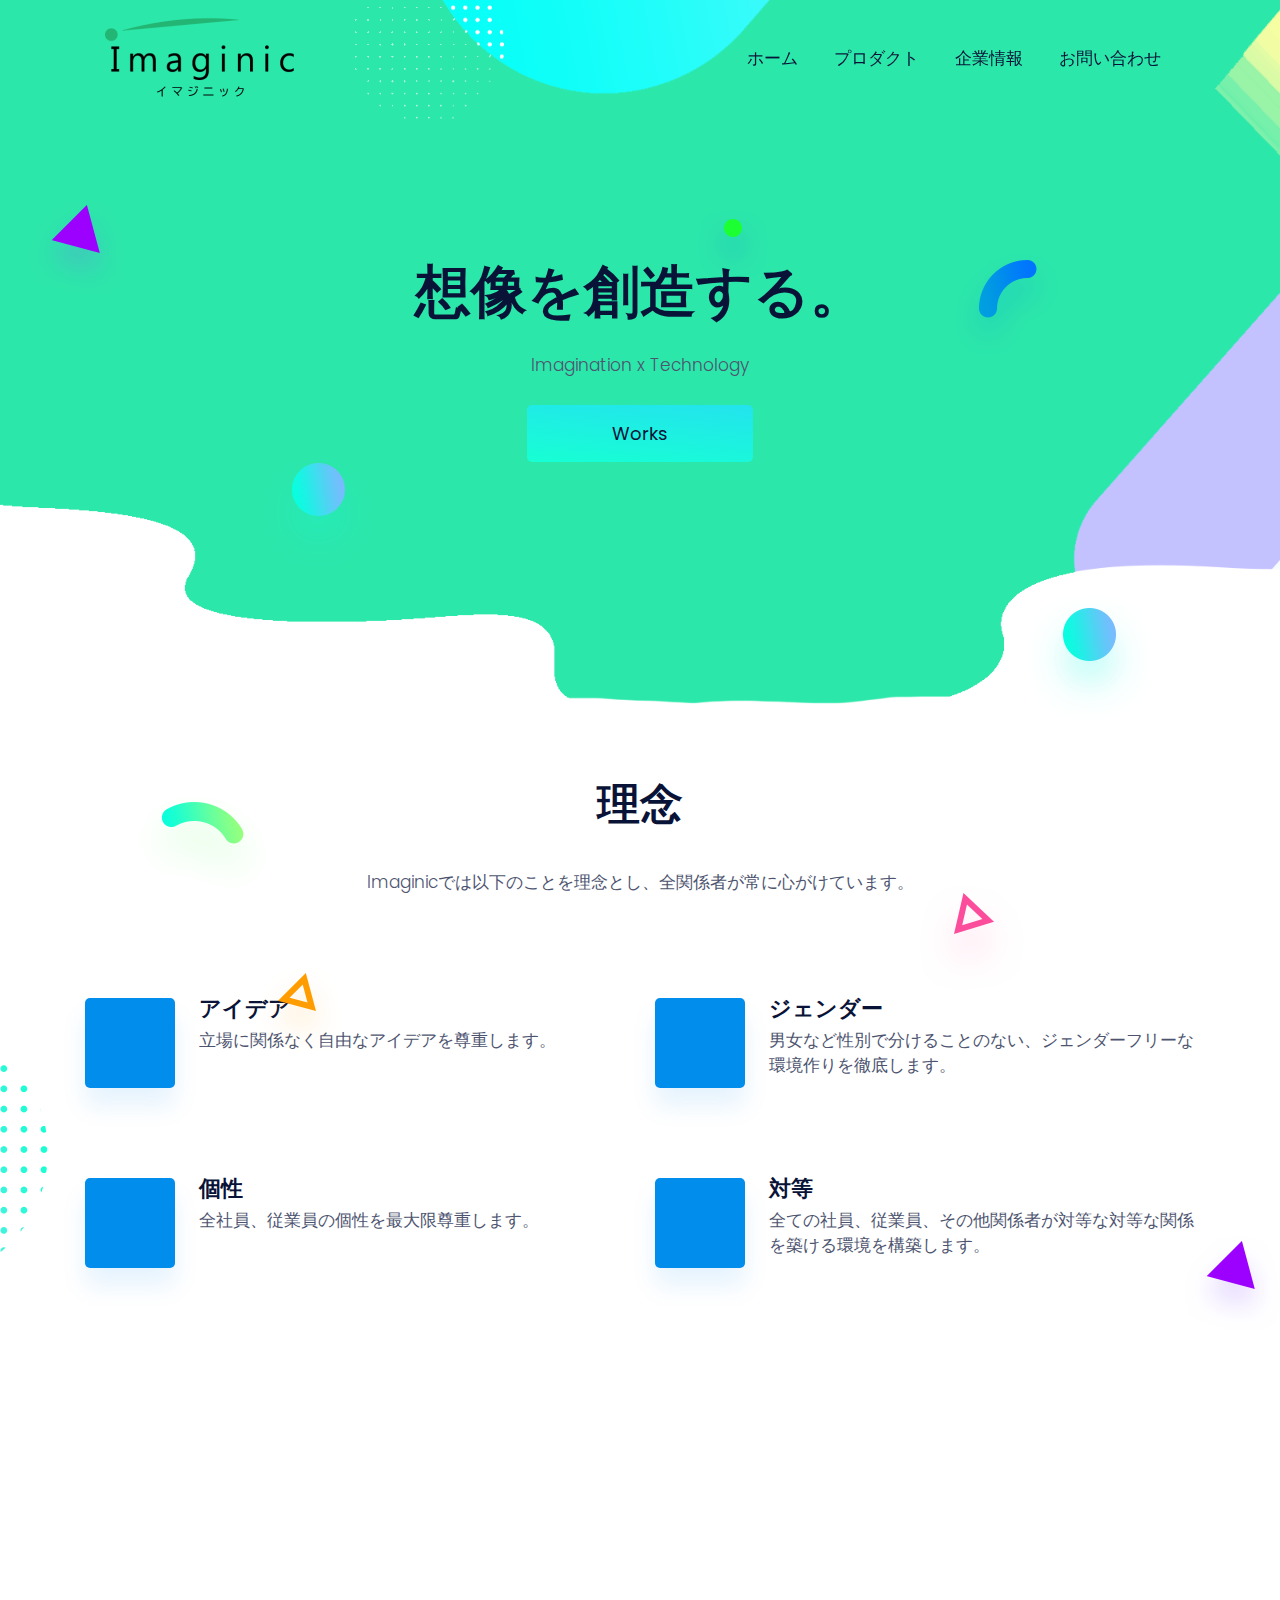
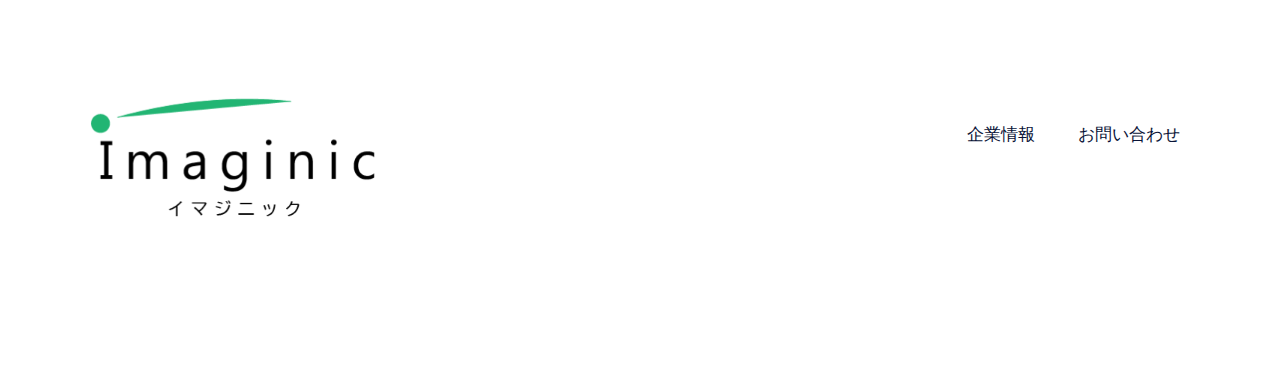
==== index.html @ 41fa895b "feat: added products navbar" ====
<!DOCTYPE html>
<html lang="ja">

<head>
  <meta charset="utf-8">
  <title>合同会社Imaginic</title>

  <meta name="viewport" content="width=device-width, initial-scale=1">
  <meta name="viewport" content="width=device-width, initial-scale=1, maximum-scale=1">
  
  <link rel="stylesheet" href="plugins/bootstrap/bootstrap.min.css">
  <link rel="stylesheet" href="plugins/themify-icons/themify-icons.css">
  <link rel="stylesheet" href="plugins/slick/slick.css">
  <link rel="stylesheet" href="plugins/Venobox/venobox.css">
  <link rel="stylesheet" href="plugins/aos/aos.css">

  <link href="css/style.css" rel="stylesheet">

  <link rel="stylesheet" href="https://pro.fontawesome.com/releases/v5.10.0/css/all.css" integrity="sha384-AYmEC3Yw5cVb3ZcuHtOA93w35dYTsvhLPVnYs9eStHfGJvOvKxVfELGroGkvsg+p" crossorigin="anonymous"/>

  
  <link rel="shortcut icon" href="favicon.ico" type="image/x-icon">
  <link rel="icon" href="favicon.ico" type="image/x-icon">

</head>

<body>
  

<!-- navigation -->
<section class="fixed-top navigation">
  <div class="container text-white">
    <nav class="navbar navbar-expand-lg navbar-light text-white">
      <a class="navbar-brand" href="/"><img src="images/logo.png" alt="logo" style="width:200px;"></a>
      <button class="navbar-toggler border-0" type="button" data-toggle="collapse" data-target="#navbar" aria-controls="navbar"
        aria-expanded="false" aria-label="Toggle navigation">
        <span class="navbar-toggler-icon"></span>
      </button>
      <div class="collapse navbar-collapse text-center" id="navbar">
        <ul class="navbar-nav ml-auto">
          <li class="nav-item">
            <a class="nav-link" href="/">ホーム</a>
          </li>
          <li class="nav-item">
            <a class="nav-link" href="/works">プロダクト</a>
          </li>
          <li class="nav-item">
            <a class="nav-link" href="/corporate">企業情報</a>
          </li>
          <li class="nav-item">
            <a class="nav-link" href="/contact">お問い合わせ</a>
          </li>
        </ul>
      </div>
    </nav>
  </div>
</section>

<!-- hero area -->
<section class="hero-section hero" data-background="" style="background-image: url(images/hero-area/banner-bg.png);">
  <div class="container">
    <div class="row">
      <div class="col-lg-12 text-center zindex-1">
        <h1 class="mb-3">想像を創造する。</h1>
        <p class="mb-4">Imagination x Technology</p>
        <a href="#works" class="btn btn-secondary btn-lg">Works</a>

      </div>
    </div>
  </div>
  <!-- background shapes -->
  <div id="scene">
    <img class="img-fluid hero-bg-1 up-down-animation" src="images/background-shape/feature-bg-2.png" alt="">
    <img class="img-fluid hero-bg-2 left-right-animation" src="images/background-shape/seo-ball-1.png" alt="">
    <img class="img-fluid hero-bg-3 left-right-animation" src="images/background-shape/seo-half-cycle.png" alt="">
    <img class="img-fluid hero-bg-4 up-down-animation" src="images/background-shape/green-dot.png" alt="">
    <img class="img-fluid hero-bg-5 left-right-animation" src="images/background-shape/blue-half-cycle.png" alt="">
    <img class="img-fluid hero-bg-6 up-down-animation" src="images/background-shape/seo-ball-1.png" alt="">
    <img class="img-fluid hero-bg-7 left-right-animation" src="images/background-shape/yellow-triangle.png" alt="">
    <img class="img-fluid hero-bg-9 up-down-animation" src="images/background-shape/team-bg-triangle.png" alt="">
  </div>
</section>
<!-- /hero-area -->

<!-- feature -->
<section class="section-sm feature mb-0" id="feature">
  <div class="container">
    <div class="row">
      <div class="col-lg-12 text-center">
        <h2 class="section-title">理念</h2>
        <p class="mb-100">Imaginicでは以下のことを理念とし、全関係者が常に心がけています。</p>
      </div>
      <!-- feature item -->
      <div class="col-md-6 mb-80">
        <div class="d-flex feature-item">
          <div>
            <i class="far fa-lightbulb feature-icon mr-4" style="line-height:90px;"></i>
          </div>
          <div>
            <h4>アイデア</h4>
            <p>立場に関係なく自由なアイデアを尊重します。</p>
          </div>
        </div>
      </div>
      <!-- feature item -->
      <div class="col-md-6 mb-80">
        <div class="d-flex feature-item">
          <div>
            <i class="far fa-genderless feature-icon mr-4" style="line-height:90px;"></i>
          </div>
          <div>
            <h4>ジェンダー</h4>
            <p>男女など性別で分けることのない、ジェンダーフリーな環境作りを徹底します。</p>
          </div>
        </div>
      </div>
      <!-- feature item -->
      <div class="col-md-6 mb-80">
        <div class="d-flex feature-item">
          <div>
            <i class="fas fa-user-alt feature-icon mr-4" style="line-height:90px;"></i>
          </div>
          <div>
            <h4>個性</h4>
            <p>全社員、従業員の個性を最大限尊重します。</p>
          </div>
        </div>
      </div>
      <!-- feature item -->
      <div class="col-md-6 mb-80">
        <div class="d-flex feature-item">
          <div>
            <i class="fas fa-equals feature-icon mr-4" style="line-height:90px;"></i>
          </div>
          <div>
            <h4>対等</h4>
            <p>全ての社員、従業員、その他関係者が対等な対等な関係を築ける環境を構築します。</p>
          </div>
        </div>
      </div>
    </div>
  </div>
  <img class="feature-bg-1 up-down-animation" src="images/background-shape/feature-bg-1.png" alt="bg-shape">
  <img class="feature-bg-2 left-right-animation" src="images/background-shape/feature-bg-2.png" alt="bg-shape">
</section>

<br><br><br>

<!-- footer -->
<footer class="footer-section footer">
  <div class="container">
    <div class="row">
      <div class="col-lg-4 text-center text-lg-left mb-4 mb-lg-0">
        <!-- logo -->
        <a href="/">
          <img class="img-fluid" src="images/logo.png" alt="logo">
        </a>
      </div>
      <!-- footer menu -->
      <nav class="col-lg-8 align-self-center mb-5">
        <ul class="list-inline text-lg-right text-center footer-menu">
          <li class="list-inline-item"><a class="page-scroll" href="/corporate">企業情報</a></li>
          <li class="list-inline-item"><a href="/contact">お問い合わせ</a></li>
        </ul>
      </nav>
      <!-- footer social icon -->
      <nav class="col-12">
        <ul class="list-inline text-lg-right text-center social-icon">
          <li class="list-inline-item">
            <a class="black" href="https://github.com/imaginic"><i class="fab fa-github"></i></a>
          </li>
        </ul>
      </nav>
    </div>
</footer>
<!-- /footer -->
</div>
<!-- jQuery -->
<script src="plugins/jQuery/jquery.min.js"></script>
<!-- Bootstrap JS -->
<script src="plugins/bootstrap/bootstrap.min.js"></script>
<!-- slick slider -->
<script src="plugins/slick/slick.min.js"></script>
<!-- venobox -->
<script src="plugins/Venobox/venobox.min.js"></script>
<!-- aos -->
<script src="plugins/aos/aos.js"></script>
<!-- Main Script -->
<script src="js/script.js"></script>
</body>
</html>
---- plugins/themify-icons/themify-icons.css ----
@font-face {
  font-family: 'themify';
  src: url('fonts/themify.eot?-fvbane');
  src: url('fonts/themify.eot?#iefix-fvbane') format('embedded-opentype'),
  url('fonts/themify.woff?-fvbane') format('woff'),
  url('fonts/themify.ttf?-fvbane') format('truetype'),
  url('fonts/themify.svg?-fvbane#themify') format('svg');
  font-weight: normal;
  font-style: normal;
}

[class^="ti-"],
[class*=" ti-"] {
  font-family: 'themify';
  speak: none;
  font-style: normal;
  font-weight: normal;
  font-variant: normal;
  text-transform: none;
  line-height: 1;

  /* Better Font Rendering =========== */
  -webkit-font-smoothing: antialiased;
  -moz-osx-font-smoothing: grayscale;
}

.ti-wand:before {
  content: "\e600";
}

.ti-volume:before {
  content: "\e601";
}

.ti-user:before {
  content: "\e602";
}

.ti-unlock:before {
  content: "\e603";
}

.ti-unlink:before {
  content: "\e604";
}

.ti-trash:before {
  content: "\e605";
}

.ti-thought:before {
  content: "\e606";
}

.ti-target:before {
  content: "\e607";
}

.ti-tag:before {
  content: "\e608";
}

.ti-tablet:before {
  content: "\e609";
}

.ti-star:before {
  content: "\e60a";
}

.ti-spray:before {
  content: "\e60b";
}

.ti-signal:before {
  content: "\e60c";
}

.ti-shopping-cart:before {
  content: "\e60d";
}

.ti-shopping-cart-full:before {
  content: "\e60e";
}

.ti-settings:before {
  content: "\e60f";
}

.ti-search:before {
  content: "\e610";
}

.ti-zoom-in:before {
  content: "\e611";
}

.ti-zoom-out:before {
  content: "\e612";
}

.ti-cut:before {
  content: "\e613";
}

.ti-ruler:before {
  content: "\e614";
}

.ti-ruler-pencil:before {
  content: "\e615";
}

.ti-ruler-alt:before {
  content: "\e616";
}

.ti-bookmark:before {
  content: "\e617";
}

.ti-bookmark-alt:before {
  content: "\e618";
}

.ti-reload:before {
  content: "\e619";
}

.ti-plus:before {
  content: "\e61a";
}

.ti-pin:before {
  content: "\e61b";
}

.ti-pencil:before {
  content: "\e61c";
}

.ti-pencil-alt:before {
  content: "\e61d";
}

.ti-paint-roller:before {
  content: "\e61e";
}

.ti-paint-bucket:before {
  content: "\e61f";
}

.ti-na:before {
  content: "\e620";
}

.ti-mobile:before {
  content: "\e621";
}

.ti-minus:before {
  content: "\e622";
}

.ti-medall:before {
  content: "\e623";
}

.ti-medall-alt:before {
  content: "\e624";
}

.ti-marker:before {
  content: "\e625";
}

.ti-marker-alt:before {
  content: "\e626";
}

.ti-arrow-up:before {
  content: "\e627";
}

.ti-arrow-right:before {
  content: "\e628";
}

.ti-arrow-left:before {
  content: "\e629";
}

.ti-arrow-down:before {
  content: "\e62a";
}

.ti-lock:before {
  content: "\e62b";
}

.ti-location-arrow:before {
  content: "\e62c";
}

.ti-link:before {
  content: "\e62d";
}

.ti-layout:before {
  content: "\e62e";
}

.ti-layers:before {
  content: "\e62f";
}

.ti-layers-alt:before {
  content: "\e630";
}

.ti-key:before {
  content: "\e631";
}

.ti-import:before {
  content: "\e632";
}

.ti-image:before {
  content: "\e633";
}

.ti-heart:before {
  content: "\e634";
}

.ti-heart-broken:before {
  content: "\e635";
}

.ti-hand-stop:before {
  content: "\e636";
}

.ti-hand-open:before {
  content: "\e637";
}

.ti-hand-drag:before {
  content: "\e638";
}

.ti-folder:before {
  content: "\e639";
}

.ti-flag:before {
  content: "\e63a";
}

.ti-flag-alt:before {
  content: "\e63b";
}

.ti-flag-alt-2:before {
  content: "\e63c";
}

.ti-eye:before {
  content: "\e63d";
}

.ti-export:before {
  content: "\e63e";
}

.ti-exchange-vertical:before {
  content: "\e63f";
}

.ti-desktop:before {
  content: "\e640";
}

.ti-cup:before {
  content: "\e641";
}

.ti-crown:before {
  content: "\e642";
}

.ti-comments:before {
  content: "\e643";
}

.ti-comment:before {
  content: "\e644";
}

.ti-comment-alt:before {
  content: "\e645";
}

.ti-close:before {
  content: "\e646";
}

.ti-clip:before {
  content: "\e647";
}

.ti-angle-up:before {
  content: "\e648";
}

.ti-angle-right:before {
  content: "\e649";
}

.ti-angle-left:before {
  content: "\e64a";
}

.ti-angle-down:before {
  content: "\e64b";
}

.ti-check:before {
  content: "\e64c";
}

.ti-check-box:before {
  content: "\e64d";
}

.ti-camera:before {
  content: "\e64e";
}

.ti-announcement:before {
  content: "\e64f";
}

.ti-brush:before {
  content: "\e650";
}

.ti-briefcase:before {
  content: "\e651";
}

.ti-bolt:before {
  content: "\e652";
}

.ti-bolt-alt:before {
  content: "\e653";
}

.ti-blackboard:before {
  content: "\e654";
}

.ti-bag:before {
  content: "\e655";
}

.ti-move:before {
  content: "\e656";
}

.ti-arrows-vertical:before {
  content: "\e657";
}

.ti-arrows-horizontal:before {
  content: "\e658";
}

.ti-fullscreen:before {
  content: "\e659";
}

.ti-arrow-top-right:before {
  content: "\e65a";
}

.ti-arrow-top-left:before {
  content: "\e65b";
}

.ti-arrow-circle-up:before {
  content: "\e65c";
}

.ti-arrow-circle-right:before {
  content: "\e65d";
}

.ti-arrow-circle-left:before {
  content: "\e65e";
}

.ti-arrow-circle-down:before {
  content: "\e65f";
}

.ti-angle-double-up:before {
  content: "\e660";
}

.ti-angle-double-right:before {
  content: "\e661";
}

.ti-angle-double-left:before {
  content: "\e662";
}

.ti-angle-double-down:before {
  content: "\e663";
}

.ti-zip:before {
  content: "\e664";
}

.ti-world:before {
  content: "\e665";
}

.ti-wheelchair:before {
  content: "\e666";
}

.ti-view-list:before {
  content: "\e667";
}

.ti-view-list-alt:before {
  content: "\e668";
}

.ti-view-grid:before {
  content: "\e669";
}

.ti-uppercase:before {
  content: "\e66a";
}

.ti-upload:before {
  content: "\e66b";
}

.ti-underline:before {
  content: "\e66c";
}

.ti-truck:before {
  content: "\e66d";
}

.ti-timer:before {
  content: "\e66e";
}

.ti-ticket:before {
  content: "\e66f";
}

.ti-thumb-up:before {
  content: "\e670";
}

.ti-thumb-down:before {
  content: "\e671";
}

.ti-text:before {
  content: "\e672";
}

.ti-stats-up:before {
  content: "\e673";
}

.ti-stats-down:before {
  content: "\e674";
}

.ti-split-v:before {
  content: "\e675";
}

.ti-split-h:before {
  content: "\e676";
}

.ti-smallcap:before {
  content: "\e677";
}

.ti-shine:before {
  content: "\e678";
}

.ti-shift-right:before {
  content: "\e679";
}

.ti-shift-left:before {
  content: "\e67a";
}

.ti-shield:before {
  content: "\e67b";
}

.ti-notepad:before {
  content: "\e67c";
}

.ti-server:before {
  content: "\e67d";
}

.ti-quote-right:before {
  content: "\e67e";
}

.ti-quote-left:before {
  content: "\e67f";
}

.ti-pulse:before {
  content: "\e680";
}

.ti-printer:before {
  content: "\e681";
}

.ti-power-off:before {
  content: "\e682";
}

.ti-plug:before {
  content: "\e683";
}

.ti-pie-chart:before {
  content: "\e684";
}

.ti-paragraph:before {
  content: "\e685";
}

.ti-panel:before {
  content: "\e686";
}

.ti-package:before {
  content: "\e687";
}

.ti-music:before {
  content: "\e688";
}

.ti-music-alt:before {
  content: "\e689";
}

.ti-mouse:before {
  content: "\e68a";
}

.ti-mouse-alt:before {
  content: "\e68b";
}

.ti-money:before {
  content: "\e68c";
}

.ti-microphone:before {
  content: "\e68d";
}

.ti-menu:before {
  content: "\e68e";
}

.ti-menu-alt:before {
  content: "\e68f";
}

.ti-map:before {
  content: "\e690";
}

.ti-map-alt:before {
  content: "\e691";
}

.ti-loop:before {
  content: "\e692";
}

.ti-location-pin:before {
  content: "\e693";
}

.ti-list:before {
  content: "\e694";
}

.ti-light-bulb:before {
  content: "\e695";
}

.ti-Italic:before {
  content: "\e696";
}

.ti-info:before {
  content: "\e697";
}

.ti-infinite:before {
  content: "\e698";
}

.ti-id-badge:before {
  content: "\e699";
}

.ti-hummer:before {
  content: "\e69a";
}

.ti-home:before {
  content: "\e69b";
}

.ti-help:before {
  content: "\e69c";
}

.ti-headphone:before {
  content: "\e69d";
}

.ti-harddrives:before {
  content: "\e69e";
}

.ti-harddrive:before {
  content: "\e69f";
}

.ti-gift:before {
  content: "\e6a0";
}

.ti-game:before {
  content: "\e6a1";
}

.ti-filter:before {
  content: "\e6a2";
}

.ti-files:before {
  content: "\e6a3";
}

.ti-file:before {
  content: "\e6a4";
}

.ti-eraser:before {
  content: "\e6a5";
}

.ti-envelope:before {
  content: "\e6a6";
}

.ti-download:before {
  content: "\e6a7";
}

.ti-direction:before {
  content: "\e6a8";
}

.ti-direction-alt:before {
  content: "\e6a9";
}

.ti-dashboard:before {
  content: "\e6aa";
}

.ti-control-stop:before {
  content: "\e6ab";
}

.ti-control-shuffle:before {
  content: "\e6ac";
}

.ti-control-play:before {
  content: "\e6ad";
}

.ti-control-pause:before {
  content: "\e6ae";
}

.ti-control-forward:before {
  content: "\e6af";
}

.ti-control-backward:before {
  content: "\e6b0";
}

.ti-cloud:before {
  content: "\e6b1";
}

.ti-cloud-up:before {
  content: "\e6b2";
}

.ti-cloud-down:before {
  content: "\e6b3";
}

.ti-clipboard:before {
  content: "\e6b4";
}

.ti-car:before {
  content: "\e6b5";
}

.ti-calendar:before {
  content: "\e6b6";
}

.ti-book:before {
  content: "\e6b7";
}

.ti-bell:before {
  content: "\e6b8";
}

.ti-basketball:before {
  content: "\e6b9";
}

.ti-bar-chart:before {
  content: "\e6ba";
}

.ti-bar-chart-alt:before {
  content: "\e6bb";
}

.ti-back-right:before {
  content: "\e6bc";
}

.ti-back-left:before {
  content: "\e6bd";
}

.ti-arrows-corner:before {
  content: "\e6be";
}

.ti-archive:before {
  content: "\e6bf";
}

.ti-anchor:before {
  content: "\e6c0";
}

.ti-align-right:before {
  content: "\e6c1";
}

.ti-align-left:before {
  content: "\e6c2";
}

.ti-align-justify:before {
  content: "\e6c3";
}

.ti-align-center:before {
  content: "\e6c4";
}

.ti-alert:before {
  content: "\e6c5";
}

.ti-alarm-clock:before {
  content: "\e6c6";
}

.ti-agenda:before {
  content: "\e6c7";
}

.ti-write:before {
  content: "\e6c8";
}

.ti-window:before {
  content: "\e6c9";
}

.ti-widgetized:before {
  content: "\e6ca";
}

.ti-widget:before {
  content: "\e6cb";
}

.ti-widget-alt:before {
  content: "\e6cc";
}

.ti-wallet:before {
  content: "\e6cd";
}

.ti-video-clapper:before {
  content: "\e6ce";
}

.ti-video-camera:before {
  content: "\e6cf";
}

.ti-vector:before {
  content: "\e6d0";
}

.ti-themify-logo:before {
  content: "\e6d1";
}

.ti-themify-favicon:before {
  content: "\e6d2";
}

.ti-themify-favicon-alt:before {
  content: "\e6d3";
}

.ti-support:before {
  content: "\e6d4";
}

.ti-stamp:before {
  content: "\e6d5";
}

.ti-split-v-alt:before {
  content: "\e6d6";
}

.ti-slice:before {
  content: "\e6d7";
}

.ti-shortcode:before {
  content: "\e6d8";
}

.ti-shift-right-alt:before {
  content: "\e6d9";
}

.ti-shift-left-alt:before {
  content: "\e6da";
}

.ti-ruler-alt-2:before {
  content: "\e6db";
}

.ti-receipt:before {
  content: "\e6dc";
}

.ti-pin2:before {
  content: "\e6dd";
}

.ti-pin-alt:before {
  content: "\e6de";
}

.ti-pencil-alt2:before {
  content: "\e6df";
}

.ti-palette:before {
  content: "\e6e0";
}

.ti-more:before {
  content: "\e6e1";
}

.ti-more-alt:before {
  content: "\e6e2";
}

.ti-microphone-alt:before {
  content: "\e6e3";
}

.ti-magnet:before {
  content: "\e6e4";
}

.ti-line-double:before {
  content: "\e6e5";
}

.ti-line-dotted:before {
  content: "\e6e6";
}

.ti-line-dashed:before {
  content: "\e6e7";
}

.ti-layout-width-full:before {
  content: "\e6e8";
}

.ti-layout-width-default:before {
  content: "\e6e9";
}

.ti-layout-width-default-alt:before {
  content: "\e6ea";
}

.ti-layout-tab:before {
  content: "\e6eb";
}

.ti-layout-tab-window:before {
  content: "\e6ec";
}

.ti-layout-tab-v:before {
  content: "\e6ed";
}

.ti-layout-tab-min:before {
  content: "\e6ee";
}

.ti-layout-slider:before {
  content: "\e6ef";
}

.ti-layout-slider-alt:before {
  content: "\e6f0";
}

.ti-layout-sidebar-right:before {
  content: "\e6f1";
}

.ti-layout-sidebar-none:before {
  content: "\e6f2";
}

.ti-layout-sidebar-left:before {
  content: "\e6f3";
}

.ti-layout-placeholder:before {
  content: "\e6f4";
}

.ti-layout-menu:before {
  content: "\e6f5";
}

.ti-layout-menu-v:before {
  content: "\e6f6";
}

.ti-layout-menu-separated:before {
  content: "\e6f7";
}

.ti-layout-menu-full:before {
  content: "\e6f8";
}

.ti-layout-media-right-alt:before {
  content: "\e6f9";
}

.ti-layout-media-right:before {
  content: "\e6fa";
}

.ti-layout-media-overlay:before {
  content: "\e6fb";
}

.ti-layout-media-overlay-alt:before {
  content: "\e6fc";
}

.ti-layout-media-overlay-alt-2:before {
  content: "\e6fd";
}

.ti-layout-media-left-alt:before {
  content: "\e6fe";
}

.ti-layout-media-left:before {
  content: "\e6ff";
}

.ti-layout-media-center-alt:before {
  content: "\e700";
}

.ti-layout-media-center:before {
  content: "\e701";
}

.ti-layout-list-thumb:before {
  content: "\e702";
}

.ti-layout-list-thumb-alt:before {
  content: "\e703";
}

.ti-layout-list-post:before {
  content: "\e704";
}

.ti-layout-list-large-image:before {
  content: "\e705";
}

.ti-layout-line-solid:before {
  content: "\e706";
}

.ti-layout-grid4:before {
  content: "\e707";
}

.ti-layout-grid3:before {
  content: "\e708";
}

.ti-layout-grid2:before {
  content: "\e709";
}

.ti-layout-grid2-thumb:before {
  content: "\e70a";
}

.ti-layout-cta-right:before {
  content: "\e70b";
}

.ti-layout-cta-left:before {
  content: "\e70c";
}

.ti-layout-cta-center:before {
  content: "\e70d";
}

.ti-layout-cta-btn-right:before {
  content: "\e70e";
}

.ti-layout-cta-btn-left:before {
  content: "\e70f";
}

.ti-layout-column4:before {
  content: "\e710";
}

.ti-layout-column3:before {
  content: "\e711";
}

.ti-layout-column2:before {
  content: "\e712";
}

.ti-layout-accordion-separated:before {
  content: "\e713";
}

.ti-layout-accordion-merged:before {
  content: "\e714";
}

.ti-layout-accordion-list:before {
  content: "\e715";
}

.ti-ink-pen:before {
  content: "\e716";
}

.ti-info-alt:before {
  content: "\e717";
}

.ti-help-alt:before {
  content: "\e718";
}

.ti-headphone-alt:before {
  content: "\e719";
}

.ti-hand-point-up:before {
  content: "\e71a";
}

.ti-hand-point-right:before {
  content: "\e71b";
}

.ti-hand-point-left:before {
  content: "\e71c";
}

.ti-hand-point-down:before {
  content: "\e71d";
}

.ti-gallery:before {
  content: "\e71e";
}

.ti-face-smile:before {
  content: "\e71f";
}

.ti-face-sad:before {
  content: "\e720";
}

.ti-credit-card:before {
  content: "\e721";
}

.ti-control-skip-forward:before {
  content: "\e722";
}

.ti-control-skip-backward:before {
  content: "\e723";
}

.ti-control-record:before {
  content: "\e724";
}

.ti-control-eject:before {
  content: "\e725";
}

.ti-comments-smiley:before {
  content: "\e726";
}

.ti-brush-alt:before {
  content: "\e727";
}

.ti-youtube:before {
  content: "\e728";
}

.ti-vimeo:before {
  content: "\e729";
}

.ti-twitter:before {
  content: "\e72a";
}

.ti-time:before {
  content: "\e72b";
}

.ti-tumblr:before {
  content: "\e72c";
}

.ti-skype:before {
  content: "\e72d";
}

.ti-share:before {
  content: "\e72e";
}

.ti-share-alt:before {
  content: "\e72f";
}

.ti-rocket:before {
  content: "\e730";
}

.ti-pinterest:before {
  content: "\e731";
}

.ti-new-window:before {
  content: "\e732";
}

.ti-microsoft:before {
  content: "\e733";
}

.ti-list-ol:before {
  content: "\e734";
}

.ti-linkedin:before {
  content: "\e735";
}

.ti-layout-sidebar-2:before {
  content: "\e736";
}

.ti-layout-grid4-alt:before {
  content: "\e737";
}

.ti-layout-grid3-alt:before {
  content: "\e738";
}

.ti-layout-grid2-alt:before {
  content: "\e739";
}

.ti-layout-column4-alt:before {
  content: "\e73a";
}

.ti-layout-column3-alt:before {
  content: "\e73b";
}

.ti-layout-column2-alt:before {
  content: "\e73c";
}

.ti-instagram:before {
  content: "\e73d";
}

.ti-google:before {
  content: "\e73e";
}

.ti-github:before {
  content: "\e73f";
}

.ti-flickr:before {
  content: "\e740";
}

.ti-facebook:before {
  content: "\e741";
}

.ti-dropbox:before {
  content: "\e742";
}

.ti-dribbble:before {
  content: "\e743";
}

.ti-apple:before {
  content: "\e744";
}

.ti-android:before {
  content: "\e745";
}

.ti-save:before {
  content: "\e746";
}

.ti-save-alt:before {
  content: "\e747";
}

.ti-yahoo:before {
  content: "\e748";
}

.ti-wordpress:before {
  content: "\e749";
}

.ti-vimeo-alt:before {
  content: "\e74a";
}

.ti-twitter-alt:before {
  content: "\e74b";
}

.ti-tumblr-alt:before {
  content: "\e74c";
}

.ti-trello:before {
  content: "\e74d";
}

.ti-stack-overflow:before {
  content: "\e74e";
}

.ti-soundcloud:before {
  content: "\e74f";
}

.ti-sharethis:before {
  content: "\e750";
}

.ti-sharethis-alt:before {
  content: "\e751";
}

.ti-reddit:before {
  content: "\e752";
}

.ti-pinterest-alt:before {
  content: "\e753";
}

.ti-microsoft-alt:before {
  content: "\e754";
}

.ti-linux:before {
  content: "\e755";
}

.ti-jsfiddle:before {
  content: "\e756";
}

.ti-joomla:before {
  content: "\e757";
}

.ti-html5:before {
  content: "\e758";
}

.ti-flickr-alt:before {
  content: "\e759";
}

.ti-email:before {
  content: "\e75a";
}

.ti-drupal:before {
  content: "\e75b";
}

.ti-dropbox-alt:before {
  content: "\e75c";
}

.ti-css3:before {
  content: "\e75d";
}

.ti-rss:before {
  content: "\e75e";
}

.ti-rss-alt:before {
  content: "\e75f";
}
---- plugins/Venobox/venobox.css ----
/* ------ venobox.css --------*/
.vbox-overlay *, .vbox-overlay *:before, .vbox-overlay *:after{
    -webkit-backface-visibility: hidden;
    -webkit-box-sizing:border-box;
    -moz-box-sizing:border-box;
    box-sizing:border-box;

}
.vbox-overlay{
    display: -webkit-flex;
    display: flex;
    -webkit-flex-direction: column;
    flex-direction: column;
    -webkit-justify-content: center;
    justify-content: center;
    -webkit-align-items: center;
    align-items: center;
    position: fixed;
    left: 0;
    top: 0;
    bottom: 0;
    right: 0;
    z-index: 1040;
    -webkit-transform:translateZ(1000px);
    transform: translateZ(1000px);
    transform-style: preserve-3d;
}

/* ----- navigation ----- */
.vbox-title{
    width: 100%;
    height: 40px;
    float: left;
    text-align: center;
    line-height: 28px;
    font-size: 12px;
    padding: 6px 40px;
    overflow: hidden;
    position: fixed;
    display: none;
    left: 0;
    z-index: 1050;
}
.vbox-close{
    cursor: pointer;
    position: fixed;
    top: -1px;
    right: 0;
    width: 50px;
    height: 40px;
    padding: 6px;
    display: block;
    background-position:10px center;
    overflow: hidden;
    font-size: 24px;
    line-height: 1;
    text-align: center;
    z-index: 1050;
}
.vbox-num{
    cursor: pointer;
    position: fixed;
    left: 0;
    height: 40px;
    display: block;
    overflow: hidden;
    line-height: 28px;
    font-size: 12px;
    padding: 6px 10px;
    display: none;
    z-index: 1050;
}
/* ----- navigation ARROWS ----- */
.vbox-next, .vbox-prev{
    position: fixed;
    top: 50%;
    margin-top: -15px;
    overflow: hidden;
    cursor: pointer;
    display: block;
    width: 45px;
    height: 45px;
    z-index: 1050;
}
.vbox-next span, .vbox-prev span{
    position: relative;
    width: 20px;
    height: 20px;
    border: 2px solid transparent;
    border-top-color: #B6B6B6;
    border-right-color: #B6B6B6;
    text-indent: -100px;
    position: absolute;
    top: 8px;
    display: block;
}
.vbox-prev{
    left: 15px;
}
.vbox-next{
    right: 15px;
}
.vbox-prev span{
    left: 10px;
    -ms-transform: rotate(-135deg);
    -webkit-transform: rotate(-135deg);
    transform: rotate(-135deg);
}
.vbox-next span{
    -ms-transform: rotate(45deg);
    -webkit-transform: rotate(45deg);
    transform: rotate(45deg);
    right: 10px;
}
/* ------- inline window ------ */
.vbox-inline{
    width: 420px;
    height: 315px;
    height: 70vh;
    padding: 10px;
    background: #fff;
    margin: 0 auto;
    overflow: auto;
    text-align: left;
}
/* ------- Video & iFrames window ------ */
.venoframe{
    max-width: 100%;
    width: 100%;
    border: none;
    width: 100%;
    height: 260px;
    height: 70vh;
}
.venoframe.vbvid{
    height: 260px;
}
@media (min-width: 768px) {
    .venoframe, .vbox-inline{
        width: 90%;
        height: 360px;
        height: 70vh;
    }
    .venoframe.vbvid{
        width: 640px;
        height: 360px;
    }
}
@media (min-width: 992px) {
    .venoframe, .vbox-inline{
        max-width: 1200px;
        width: 80%;
        height: 540px;
        height: 70vh;
    }
    .venoframe.vbvid{
        width: 960px;
        height: 540px;
    }
}
/* 
Please do NOT edit this part! 
or at least read this note: http://i.imgur.com/7C0ws9e.gif
*/
.vbox-open{
    overflow: hidden;
}
.vbox-container{
    position: absolute;
    left: 0;
    right: 0;
    top: 0;
    bottom: 0;
    overflow-x: hidden;
    overflow-y: scroll;
    overflow-scrolling: touch;
    -webkit-overflow-scrolling: touch;
    z-index: 20;
    max-height: 100%;

}

.vbox-content{
    text-align: center;
    float: left;
    width: 100%;
    position: relative;
    overflow: hidden;
    padding: 20px 10px;
}
.vbox-container img{
    max-width: 100%;
    height: auto;
}
.figlio{
    box-shadow: 0 0 12px rgba(0,0,0,0.19), 0 6px 6px rgba(0,0,0,0.23);
    max-width: 100%;
    text-align: initial;
}
img.figlio{
    -webkit-user-select: none;
-khtml-user-select: none;
-moz-user-select: none;
-o-user-select: none;
user-select: none;
}
.vbox-content.swipe-left{
    margin-left: -200px !important;
}
.vbox-content.swipe-right{
    margin-left: 200px !important;
}
.animated{
    webkit-transition: margin 300ms ease-out;
    transition: margin 300ms ease-out;
}
.animate-in{
    opacity: 1;
}
.animate-out{
    opacity: 0;
}
/* ---------- preloader ----------
 * SPINKIT 
 * http://tobiasahlin.com/spinkit/
-------------------------------- */
.sk-double-bounce,.sk-rotating-plane{width:40px;height:40px;margin:40px auto}.sk-rotating-plane{background-color:#333;-webkit-animation:sk-rotatePlane 1.2s infinite ease-in-out;animation:sk-rotatePlane 1.2s infinite ease-in-out}@-webkit-keyframes sk-rotatePlane{0%{-webkit-transform:perspective(120px) rotateX(0) rotateY(0);transform:perspective(120px) rotateX(0) rotateY(0)}50%{-webkit-transform:perspective(120px) rotateX(-180.1deg) rotateY(0);transform:perspective(120px) rotateX(-180.1deg) rotateY(0)}100%{-webkit-transform:perspective(120px) rotateX(-180deg) rotateY(-179.9deg);transform:perspective(120px) rotateX(-180deg) rotateY(-179.9deg)}}@keyframes sk-rotatePlane{0%{-webkit-transform:perspective(120px) rotateX(0) rotateY(0);transform:perspective(120px) rotateX(0) rotateY(0)}50%{-webkit-transform:perspective(120px) rotateX(-180.1deg) rotateY(0);transform:perspective(120px) rotateX(-180.1deg) rotateY(0)}100%{-webkit-transform:perspective(120px) rotateX(-180deg) rotateY(-179.9deg);transform:perspective(120px) rotateX(-180deg) rotateY(-179.9deg)}}.sk-double-bounce{position:relative}.sk-double-bounce .sk-child{width:100%;height:100%;border-radius:50%;background-color:#333;opacity:.6;position:absolute;top:0;left:0;-webkit-animation:sk-doubleBounce 2s infinite ease-in-out;animation:sk-doubleBounce 2s infinite ease-in-out}.sk-chasing-dots .sk-child,.sk-spinner-pulse,.sk-three-bounce .sk-child{background-color:#333;border-radius:100%}.sk-double-bounce .sk-double-bounce2{-webkit-animation-delay:-1s;animation-delay:-1s}@-webkit-keyframes sk-doubleBounce{0%,100%{-webkit-transform:scale(0);transform:scale(0)}50%{-webkit-transform:scale(1);transform:scale(1)}}@keyframes sk-doubleBounce{0%,100%{-webkit-transform:scale(0);transform:scale(0)}50%{-webkit-transform:scale(1);transform:scale(1)}}.sk-wave{margin:40px auto;width:50px;height:40px;text-align:center;font-size:10px}.sk-wave .sk-rect{background-color:#333;height:100%;width:6px;display:inline-block;-webkit-animation:sk-waveStretchDelay 1.2s infinite ease-in-out;animation:sk-waveStretchDelay 1.2s infinite ease-in-out}.sk-wave .sk-rect1{-webkit-animation-delay:-1.2s;animation-delay:-1.2s}.sk-wave .sk-rect2{-webkit-animation-delay:-1.1s;animation-delay:-1.1s}.sk-wave .sk-rect3{-webkit-animation-delay:-1s;animation-delay:-1s}.sk-wave .sk-rect4{-webkit-animation-delay:-.9s;animation-delay:-.9s}.sk-wave .sk-rect5{-webkit-animation-delay:-.8s;animation-delay:-.8s}@-webkit-keyframes sk-waveStretchDelay{0%,100%,40%{-webkit-transform:scaleY(.4);transform:scaleY(.4)}20%{-webkit-transform:scaleY(1);transform:scaleY(1)}}@keyframes sk-waveStretchDelay{0%,100%,40%{-webkit-transform:scaleY(.4);transform:scaleY(.4)}20%{-webkit-transform:scaleY(1);transform:scaleY(1)}}.sk-wandering-cubes{margin:40px auto;width:40px;height:40px;position:relative}.sk-wandering-cubes .sk-cube{background-color:#333;width:10px;height:10px;position:absolute;top:0;left:0;-webkit-animation:sk-wanderingCube 1.8s ease-in-out -1.8s infinite both;animation:sk-wanderingCube 1.8s ease-in-out -1.8s infinite both}.sk-chasing-dots,.sk-spinner-pulse{width:40px;height:40px;margin:40px auto}.sk-wandering-cubes .sk-cube2{-webkit-animation-delay:-.9s;animation-delay:-.9s}@-webkit-keyframes sk-wanderingCube{0%{-webkit-transform:rotate(0);transform:rotate(0)}25%{-webkit-transform:translateX(30px) rotate(-90deg) scale(.5);transform:translateX(30px) rotate(-90deg) scale(.5)}50%{-webkit-transform:translateX(30px) translateY(30px) rotate(-179deg);transform:translateX(30px) translateY(30px) rotate(-179deg)}50.1%{-webkit-transform:translateX(30px) translateY(30px) rotate(-180deg);transform:translateX(30px) translateY(30px) rotate(-180deg)}75%{-webkit-transform:translateX(0) translateY(30px) rotate(-270deg) scale(.5);transform:translateX(0) translateY(30px) rotate(-270deg) scale(.5)}100%{-webkit-transform:rotate(-360deg);transform:rotate(-360deg)}}@keyframes sk-wanderingCube{0%{-webkit-transform:rotate(0);transform:rotate(0)}25%{-webkit-transform:translateX(30px) rotate(-90deg) scale(.5);transform:translateX(30px) rotate(-90deg) scale(.5)}50%{-webkit-transform:translateX(30px) translateY(30px) rotate(-179deg);transform:translateX(30px) translateY(30px) rotate(-179deg)}50.1%{-webkit-transform:translateX(30px) translateY(30px) rotate(-180deg);transform:translateX(30px) translateY(30px) rotate(-180deg)}75%{-webkit-transform:translateX(0) translateY(30px) rotate(-270deg) scale(.5);transform:translateX(0) translateY(30px) rotate(-270deg) scale(.5)}100%{-webkit-transform:rotate(-360deg);transform:rotate(-360deg)}}.sk-spinner-pulse{-webkit-animation:sk-pulseScaleOut 1s infinite ease-in-out;animation:sk-pulseScaleOut 1s infinite ease-in-out}@-webkit-keyframes sk-pulseScaleOut{0%{-webkit-transform:scale(0);transform:scale(0)}100%{-webkit-transform:scale(1);transform:scale(1);opacity:0}}@keyframes sk-pulseScaleOut{0%{-webkit-transform:scale(0);transform:scale(0)}100%{-webkit-transform:scale(1);transform:scale(1);opacity:0}}.sk-chasing-dots{position:relative;text-align:center;-webkit-animation:sk-chasingDotsRotate 2s infinite linear;animation:sk-chasingDotsRotate 2s infinite linear}.sk-chasing-dots .sk-child{width:60%;height:60%;display:inline-block;position:absolute;top:0;-webkit-animation:sk-chasingDotsBounce 2s infinite ease-in-out;animation:sk-chasingDotsBounce 2s infinite ease-in-out}.sk-chasing-dots .sk-dot2{top:auto;bottom:0;-webkit-animation-delay:-1s;animation-delay:-1s}@-webkit-keyframes sk-chasingDotsRotate{100%{-webkit-transform:rotate(360deg);transform:rotate(360deg)}}@keyframes sk-chasingDotsRotate{100%{-webkit-transform:rotate(360deg);transform:rotate(360deg)}}@-webkit-keyframes sk-chasingDotsBounce{0%,100%{-webkit-transform:scale(0);transform:scale(0)}50%{-webkit-transform:scale(1);transform:scale(1)}}@keyframes sk-chasingDotsBounce{0%,100%{-webkit-transform:scale(0);transform:scale(0)}50%{-webkit-transform:scale(1);transform:scale(1)}}.sk-three-bounce{margin:40px auto;width:80px;text-align:center}.sk-three-bounce .sk-child{width:20px;height:20px;display:inline-block;-webkit-animation:sk-three-bounce 1.4s ease-in-out 0s infinite both;animation:sk-three-bounce 1.4s ease-in-out 0s infinite both}.sk-circle .sk-child:before,.sk-fading-circle .sk-circle:before{display:block;border-radius:100%;content:'';background-color:#333}.sk-three-bounce .sk-bounce1{-webkit-animation-delay:-.32s;animation-delay:-.32s}.sk-three-bounce .sk-bounce2{-webkit-animation-delay:-.16s;animation-delay:-.16s}@-webkit-keyframes sk-three-bounce{0%,100%,80%{-webkit-transform:scale(0);transform:scale(0)}40%{-webkit-transform:scale(1);transform:scale(1)}}@keyframes sk-three-bounce{0%,100%,80%{-webkit-transform:scale(0);transform:scale(0)}40%{-webkit-transform:scale(1);transform:scale(1)}}.sk-circle{margin:40px auto;width:40px;height:40px;position:relative}.sk-circle .sk-child{width:100%;height:100%;position:absolute;left:0;top:0}.sk-circle .sk-child:before{margin:0 auto;width:15%;height:15%;-webkit-animation:sk-circleBounceDelay 1.2s infinite ease-in-out both;animation:sk-circleBounceDelay 1.2s infinite ease-in-out both}.sk-circle .sk-circle2{-webkit-transform:rotate(30deg);-ms-transform:rotate(30deg);transform:rotate(30deg)}.sk-circle .sk-circle3{-webkit-transform:rotate(60deg);-ms-transform:rotate(60deg);transform:rotate(60deg)}.sk-circle .sk-circle4{-webkit-transform:rotate(90deg);-ms-transform:rotate(90deg);transform:rotate(90deg)}.sk-circle .sk-circle5{-webkit-transform:rotate(120deg);-ms-transform:rotate(120deg);transform:rotate(120deg)}.sk-circle .sk-circle6{-webkit-transform:rotate(150deg);-ms-transform:rotate(150deg);transform:rotate(150deg)}.sk-circle .sk-circle7{-webkit-transform:rotate(180deg);-ms-transform:rotate(180deg);transform:rotate(180deg)}.sk-circle .sk-circle8{-webkit-transform:rotate(210deg);-ms-transform:rotate(210deg);transform:rotate(210deg)}.sk-circle .sk-circle9{-webkit-transform:rotate(240deg);-ms-transform:rotate(240deg);transform:rotate(240deg)}.sk-circle .sk-circle10{-webkit-transform:rotate(270deg);-ms-transform:rotate(270deg);transform:rotate(270deg)}.sk-circle .sk-circle11{-webkit-transform:rotate(300deg);-ms-transform:rotate(300deg);transform:rotate(300deg)}.sk-circle .sk-circle12{-webkit-transform:rotate(330deg);-ms-transform:rotate(330deg);transform:rotate(330deg)}.sk-circle .sk-circle2:before{-webkit-animation-delay:-1.1s;animation-delay:-1.1s}.sk-circle .sk-circle3:before{-webkit-animation-delay:-1s;animation-delay:-1s}.sk-circle .sk-circle4:before{-webkit-animation-delay:-.9s;animation-delay:-.9s}.sk-circle .sk-circle5:before{-webkit-animation-delay:-.8s;animation-delay:-.8s}.sk-circle .sk-circle6:before{-webkit-animation-delay:-.7s;animation-delay:-.7s}.sk-circle .sk-circle7:before{-webkit-animation-delay:-.6s;animation-delay:-.6s}.sk-circle .sk-circle8:before{-webkit-animation-delay:-.5s;animation-delay:-.5s}.sk-circle .sk-circle9:before{-webkit-animation-delay:-.4s;animation-delay:-.4s}.sk-circle .sk-circle10:before{-webkit-animation-delay:-.3s;animation-delay:-.3s}.sk-circle .sk-circle11:before{-webkit-animation-delay:-.2s;animation-delay:-.2s}.sk-circle .sk-circle12:before{-webkit-animation-delay:-.1s;animation-delay:-.1s}@-webkit-keyframes sk-circleBounceDelay{0%,100%,80%{-webkit-transform:scale(0);transform:scale(0)}40%{-webkit-transform:scale(1);transform:scale(1)}}@keyframes sk-circleBounceDelay{0%,100%,80%{-webkit-transform:scale(0);transform:scale(0)}40%{-webkit-transform:scale(1);transform:scale(1)}}.sk-cube-grid{width:40px;height:40px;margin:40px auto}.sk-cube-grid .sk-cube{width:33.33%;height:33.33%;background-color:#333;float:left;-webkit-animation:sk-cubeGridScaleDelay 1.3s infinite ease-in-out;animation:sk-cubeGridScaleDelay 1.3s infinite ease-in-out}.sk-cube-grid .sk-cube1{-webkit-animation-delay:.2s;animation-delay:.2s}.sk-cube-grid .sk-cube2{-webkit-animation-delay:.3s;animation-delay:.3s}.sk-cube-grid .sk-cube3{-webkit-animation-delay:.4s;animation-delay:.4s}.sk-cube-grid .sk-cube4{-webkit-animation-delay:.1s;animation-delay:.1s}.sk-cube-grid .sk-cube5{-webkit-animation-delay:.2s;animation-delay:.2s}.sk-cube-grid .sk-cube6{-webkit-animation-delay:.3s;animation-delay:.3s}.sk-cube-grid .sk-cube7{-webkit-animation-delay:0ms;animation-delay:0ms}.sk-cube-grid .sk-cube8{-webkit-animation-delay:.1s;animation-delay:.1s}.sk-cube-grid .sk-cube9{-webkit-animation-delay:.2s;animation-delay:.2s}@-webkit-keyframes sk-cubeGridScaleDelay{0%,100%,70%{-webkit-transform:scale3D(1,1,1);transform:scale3D(1,1,1)}35%{-webkit-transform:scale3D(0,0,1);transform:scale3D(0,0,1)}}@keyframes sk-cubeGridScaleDelay{0%,100%,70%{-webkit-transform:scale3D(1,1,1);transform:scale3D(1,1,1)}35%{-webkit-transform:scale3D(0,0,1);transform:scale3D(0,0,1)}}.sk-fading-circle{margin:40px auto;width:40px;height:40px;position:relative}.sk-fading-circle .sk-circle{width:100%;height:100%;position:absolute;left:0;top:0}.sk-fading-circle .sk-circle:before{margin:0 auto;width:15%;height:15%;-webkit-animation:sk-circleFadeDelay 1.2s infinite ease-in-out both;animation:sk-circleFadeDelay 1.2s infinite ease-in-out both}.sk-fading-circle .sk-circle2{-webkit-transform:rotate(30deg);-ms-transform:rotate(30deg);transform:rotate(30deg)}.sk-fading-circle .sk-circle3{-webkit-transform:rotate(60deg);-ms-transform:rotate(60deg);transform:rotate(60deg)}.sk-fading-circle .sk-circle4{-webkit-transform:rotate(90deg);-ms-transform:rotate(90deg);transform:rotate(90deg)}.sk-fading-circle .sk-circle5{-webkit-transform:rotate(120deg);-ms-transform:rotate(120deg);transform:rotate(120deg)}.sk-fading-circle .sk-circle6{-webkit-transform:rotate(150deg);-ms-transform:rotate(150deg);transform:rotate(150deg)}.sk-fading-circle .sk-circle7{-webkit-transform:rotate(180deg);-ms-transform:rotate(180deg);transform:rotate(180deg)}.sk-fading-circle .sk-circle8{-webkit-transform:rotate(210deg);-ms-transform:rotate(210deg);transform:rotate(210deg)}.sk-fading-circle .sk-circle9{-webkit-transform:rotate(240deg);-ms-transform:rotate(240deg);transform:rotate(240deg)}.sk-fading-circle .sk-circle10{-webkit-transform:rotate(270deg);-ms-transform:rotate(270deg);transform:rotate(270deg)}.sk-fading-circle .sk-circle11{-webkit-transform:rotate(300deg);-ms-transform:rotate(300deg);transform:rotate(300deg)}.sk-fading-circle .sk-circle12{-webkit-transform:rotate(330deg);-ms-transform:rotate(330deg);transform:rotate(330deg)}.sk-fading-circle .sk-circle2:before{-webkit-animation-delay:-1.1s;animation-delay:-1.1s}.sk-fading-circle .sk-circle3:before{-webkit-animation-delay:-1s;animation-delay:-1s}.sk-fading-circle .sk-circle4:before{-webkit-animation-delay:-.9s;animation-delay:-.9s}.sk-fading-circle .sk-circle5:before{-webkit-animation-delay:-.8s;animation-delay:-.8s}.sk-fading-circle .sk-circle6:before{-webkit-animation-delay:-.7s;animation-delay:-.7s}.sk-fading-circle .sk-circle7:before{-webkit-animation-delay:-.6s;animation-delay:-.6s}.sk-fading-circle .sk-circle8:before{-webkit-animation-delay:-.5s;animation-delay:-.5s}.sk-fading-circle .sk-circle9:before{-webkit-animation-delay:-.4s;animation-delay:-.4s}.sk-fading-circle .sk-circle10:before{-webkit-animation-delay:-.3s;animation-delay:-.3s}.sk-fading-circle .sk-circle11:before{-webkit-animation-delay:-.2s;animation-delay:-.2s}.sk-fading-circle .sk-circle12:before{-webkit-animation-delay:-.1s;animation-delay:-.1s}@-webkit-keyframes sk-circleFadeDelay{0%,100%,39%{opacity:0}40%{opacity:1}}@keyframes sk-circleFadeDelay{0%,100%,39%{opacity:0}40%{opacity:1}}.sk-folding-cube{margin:40px auto;width:40px;height:40px;position:relative;-webkit-transform:rotateZ(45deg);transform:rotateZ(45deg)}.sk-folding-cube .sk-cube{float:left;width:50%;height:50%;position:relative;-webkit-transform:scale(1.1);-ms-transform:scale(1.1);transform:scale(1.1)}.sk-folding-cube .sk-cube:before{content:'';position:absolute;top:0;left:0;width:100%;height:100%;background-color:#333;-webkit-animation:sk-foldCubeAngle 2.4s infinite linear both;animation:sk-foldCubeAngle 2.4s infinite linear both;-webkit-transform-origin:100% 100%;-ms-transform-origin:100% 100%;transform-origin:100% 100%}.sk-folding-cube .sk-cube2{-webkit-transform:scale(1.1) rotateZ(90deg);transform:scale(1.1) rotateZ(90deg)}.sk-folding-cube .sk-cube3{-webkit-transform:scale(1.1) rotateZ(180deg);transform:scale(1.1) rotateZ(180deg)}.sk-folding-cube .sk-cube4{-webkit-transform:scale(1.1) rotateZ(270deg);transform:scale(1.1) rotateZ(270deg)}.sk-folding-cube .sk-cube2:before{-webkit-animation-delay:.3s;animation-delay:.3s}.sk-folding-cube .sk-cube3:before{-webkit-animation-delay:.6s;animation-delay:.6s}.sk-folding-cube .sk-cube4:before{-webkit-animation-delay:.9s;animation-delay:.9s}@-webkit-keyframes sk-foldCubeAngle{0%,10%{-webkit-transform:perspective(140px) rotateX(-180deg);transform:perspective(140px) rotateX(-180deg);opacity:0}25%,75%{-webkit-transform:perspective(140px) rotateX(0);transform:perspective(140px) rotateX(0);opacity:1}100%,90%{-webkit-transform:perspective(140px) rotateY(180deg);transform:perspective(140px) rotateY(180deg);opacity:0}}@keyframes sk-foldCubeAngle{0%,10%{-webkit-transform:perspective(140px) rotateX(-180deg);transform:perspective(140px) rotateX(-180deg);opacity:0}25%,75%{-webkit-transform:perspective(140px) rotateX(0);transform:perspective(140px) rotateX(0);opacity:1}100%,90%{-webkit-transform:perspective(140px) rotateY(180deg);transform:perspective(140px) rotateY(180deg);opacity:0}}
---- css/style.css ----
@import url("https://fonts.googleapis.com/css?family=Poppins:300,400,500,600,700");
body {
  line-height: 31px;
  font-family: "Poppins", sans-serif;
  font-weight: 300;
  -webkit-font-smoothing: antialiased;
  font-size: 17px;
}

p, .paragraph {
  font-weight: 300;
  color: #4d546f;
  font-size: 17px;
  line-height: 31px;
  font-family: "Poppins", sans-serif;
}

h1, h2, h3, h4, h5, h6, .h1, .h2, .h3, .h4, .h5, .h6 {
  color: #091337;
  font-family: "Poppins", sans-serif;
  font-weight: 600;
  line-height: 1.5;
}

h1, .h1 {
  font-size: 56px;
}

h2, .h2 {
  font-size: 43px;
}

h3, .h3 {
  font-size: 37px;
}

h4, .h4 {
  font-size: 22px;
}

h5, .h5 {
  font-size: 16px;
}

h6, .h6 {
  font-size: 13px;
}

.btn {
  font-size: 18px;
  font-family: "Poppins", sans-serif;
  text-transform: capitalize;
  padding: 15px 60px;
  font-weight: 400;
  border: 0;
  border-radius: 5px;
  position: relative;
  z-index: 1;
  transition: .2s ease;
}

.btn:focus {
  outline: 0;
  box-shadow: none !important;
}

.btn:active {
  box-shadow: none;
}

.btn-primary {
  background-image: linear-gradient(25deg, #17ffd3 0%, #d3fc71 95%);
  color: #091337;
  transition: background 1s ease-out;
}

.btn-primary:active {
  background: linear-gradient(25deg, #17ffd3 0%, #d3fc71 95%) !important;
}

.btn-primary:hover {
  background: linear-gradient(205deg, #17ffd3 0%, #d3fc71 95%);
  color: #091337;
}

.btn-secondary {
  background-image: linear-gradient(6deg, #17ffd3 0%, #23e3ee 100%);
  background-color: transparent;
  color: #091337;
}

.btn-secondary:active {
  background: linear-gradient(6deg, #17ffd3 0%, #23e3ee 100%) !important;
}

.btn-secondary:hover {
  background: linear-gradient(186deg, #17ffd3 0%, #23e3ee 100%);
  color: #091337;
}

.btn-lg {
  padding: 15px 85px;
}

body {
  background-color: #fff;
  overflow-x: hidden;
}

::-moz-selection {
  background: #20a5ff;
  color: #fff;
}

::selection {
  background: #20a5ff;
  color: #fff;
}

/* preloader */
.preloader {
  position: fixed;
  top: 0;
  left: 0;
  right: 0;
  bottom: 0;
  background-color: #fff;
  z-index: 999;
  display: flex;
  align-items: center;
  justify-content: center;
}

ol,
ul {
  list-style-type: none;
  margin: 0px;
}

img {
  vertical-align: middle;
  border: 0;
}

a,
a:hover,
a:focus {
  text-decoration: none;
}

a,
button,
select {
  cursor: pointer;
  transition: .2s ease;
}

a:focus,
button:focus,
select:focus {
  outline: 0;
}

a:hover {
  color: #008dec;
}

.slick-slide {
  outline: 0;
}

.section {
  padding-top: 130px;
  padding-bottom: 130px;
}

.section-sm {
  padding-top: 40px;
  padding-bottom: 40px;
}

.section-lg {
  padding-top: 200px;
  padding-bottom: 200px;
}

@media (max-width: 575px) {
  .section-lg {
    padding-top: 150px;
    padding-bottom: 150px;
  }
}

.section-title {
  margin-bottom: 30px;
}

.bg-cover {
  background-size: cover;
  background-position: center center;
  background-repeat: no-repeat;
}

/* overlay */
.overlay {
  position: relative;
}

.overlay::before {
  position: absolute;
  content: '';
  height: 100%;
  width: 100%;
  top: 0;
  left: 0;
  background: #000;
  opacity: .5;
}

.outline-0 {
  outline: 0 !important;
}

.d-unset {
  display: unset !important;
}

.page-title {
  background-position: center center;
  background-size: cover;
  background-repeat: no-repeat;
}

.bg-primary {
  background: #008dec !important;
}

.bg-gray {
  background: #f2f3f5;
}

.text-primary {
  color: #008dec !important;
}

.text-dark {
  color: #091337 !important;
}

.text-purple {
  color: #9491ff !important;
}

.text-color {
  color: #4d546f;
}

.primary-shadow {
  box-shadow: 0px 35px 46px 0px rgba(172, 189, 199, 0.28);
}

.border-blue {
  border-color: #dcebf4 !important;
}

.shadow-primary {
  box-shadow: 0px 35px 46px 0px rgba(172, 189, 199, 0.28);
}

.facebook {
  color: #334bff;
}

.twitter {
  color: #45d9f0;
}

.linkedin {
  color: #1b91ff;
}

.black {
  color: #000;
}

.mb-10 {
  margin-bottom: 10px !important;
}

.mb-20 {
  margin-bottom: 20px !important;
}

.mb-30 {
  margin-bottom: 30px !important;
}

.mb-40 {
  margin-bottom: 40px !important;
}

.mb-50 {
  margin-bottom: 50px !important;
}

.mb-60 {
  margin-bottom: 60px !important;
}

.mb-70 {
  margin-bottom: 70px !important;
}

.mb-80 {
  margin-bottom: 80px !important;
}

.mb-90 {
  margin-bottom: 90px !important;
}

.mb-100 {
  margin-bottom: 100px !important;
}

.pb-100 {
  padding-bottom: 100px !important;
}

.translate-y-150 {
  -webkit-transform: translateY(150px);
          transform: translateY(150px);
}

@media (max-width: 575px) {
  .translate-y-150 {
    -webkit-transform: translateY(0);
            transform: translateY(0);
  }
}

.left-right-animation {
  animation: left_right 3s ease-in infinite alternate-reverse;
}

@-webkit-keyframes left_right {
  0% {
    -webkit-transform: translateX(0);
            transform: translateX(0);
  }
  100% {
    -webkit-transform: translateX(-20px);
            transform: translateX(-20px);
  }
}

@keyframes left_right {
  0% {
    -webkit-transform: translateX(0);
            transform: translateX(0);
  }
  100% {
    -webkit-transform: translateX(-20px);
            transform: translateX(-20px);
  }
}

.up-down-animation {
  animation: up_down 3s ease-in infinite alternate-reverse;
}

@-webkit-keyframes up_down {
  0% {
    -webkit-transform: translateY(0);
            transform: translateY(0);
  }
  100% {
    -webkit-transform: translateY(-20px);
            transform: translateY(-20px);
  }
}

@keyframes up_down {
  0% {
    -webkit-transform: translateY(0);
            transform: translateY(0);
  }
  100% {
    -webkit-transform: translateY(-20px);
            transform: translateY(-20px);
  }
}

.zindex-1 {
  z-index: 1;
}

.navbar-light .navbar-nav .nav-link {
  color: #091337;
}

.navigation {
  transition: .3s ease;
}

.navbar {
  transition: .3s ease;
}

@media (max-width: 991px) {
  .navbar-collapse {
    padding-bottom: 20px;
  }
}

.nav-bg {
  background-color: #fff;
  box-shadow: 0px 10px 20px 0px rgba(0, 141, 236, 0.1);
}

.nav-bg .navbar {
  padding: 10px 0;
}

.nav-item {
  padding: 20px 10px;
}

@media (max-width: 991px) {
  .nav-item {
    padding: 0;
  }
}

.hero-section {
  padding-top: 250px;
  padding-bottom: 250px;
  background-repeat: no-repeat;
  background-size: cover;
  background-position: bottom center;
  margin-bottom: 20px;
}

.banner-image {
  position: absolute;
  top: 110%;
  left: 50%;
  -webkit-transform: translateX(-50%);
          transform: translateX(-50%);
}

.hero-bg-1 {
  position: absolute;
  left: 30px;
  top: 200px;
}

@media (max-width: 767px) {
  .hero-bg-1 {
    display: none;
  }
}

.hero-bg-2 {
  position: absolute;
  top: 50%;
  left: 20%;
}

@media (max-width: 767px) {
  .hero-bg-2 {
    display: none;
  }
}

.hero-bg-3 {
  position: absolute;
  bottom: 0%;
  left: 10%;
}

@media (max-width: 767px) {
  .hero-bg-3 {
    display: none;
  }
}

.hero-bg-4 {
  top: 210px;
  right: 40%;
  position: absolute;
}

@media (max-width: 767px) {
  .hero-bg-4 {
    display: none;
  }
}

.hero-bg-5 {
  position: absolute;
  top: 250px;
  right: 17%;
}

@media (max-width: 767px) {
  .hero-bg-5 {
    display: none;
  }
}

.hero-bg-6 {
  position: absolute;
  right: 10%;
  bottom: 20%;
}

@media (max-width: 767px) {
  .hero-bg-6 {
    display: none;
  }
}

.hero-bg-7 {
  position: absolute;
  left: 20%;
  bottom: -17%;
  z-index: 1;
}

@media (max-width: 767px) {
  .hero-bg-7 {
    display: none;
  }
}

.hero-bg-8 {
  position: absolute;
  bottom: -30%;
  right: 50%;
  z-index: 1;
}

@media (max-width: 767px) {
  .hero-bg-8 {
    display: none;
  }
}

.hero-bg-9 {
  position: absolute;
  right: 20%;
  bottom: -10%;
  z-index: 1;
}

@media (max-width: 767px) {
  .hero-bg-9 {
    display: none;
  }
}

.feature {
  position: relative;
}

.feature-item h4 {
  line-height: 1;
}

.feature-item p {
  line-height: 25px;
}

.feature-item:hover .feature-icon {
  box-shadow: 0px 18px 43px 0px rgba(0, 141, 236, 0.21);
}

.feature-bg-1 {
  position: absolute;
  left: 0;
  top: 50%;
  z-index: -1;
}

@media (max-width: 767px) {
  .feature-bg-1 {
    display: none;
  }
}

.feature-bg-2 {
  position: absolute;
  right: 0;
  bottom: 10%;
  z-index: -1;
}

@media (max-width: 767px) {
  .feature-bg-2 {
    display: none;
  }
}

.feature-icon {
  display: inline-block;
  height: 90px;
  width: 90px;
  border-radius: 5px;
  color: #fff;
  font-size: 45px;
  line-height: 90px;
  background: #008dec;
  box-shadow: 0px 18px 25px 0px rgba(0, 141, 236, 0.1);
  text-align: center;
  transition: .2s ease;
}

.seo {
  position: relative;
  overflow: visible;
}

.seo-bg {
  position: absolute;
  left: 0;
  top: 0;
  z-index: -1;
}

@media (max-width: 1200px) {
  .seo-bg {
    max-width: 500px;
  }
}

@media (max-width: 991px) {
  .seo-bg {
    max-width: 400px;
  }
}

.seo-bg-shape-1 {
  position: absolute;
  left: 25%;
  top: 0;
  z-index: -1;
}

@media (max-width: 767px) {
  .seo-bg-shape-1 {
    display: none;
  }
}

.seo-bg-shape-2 {
  position: absolute;
  right: 2%;
  top: 40%;
  z-index: -1;
}

@media (max-width: 767px) {
  .seo-bg-shape-2 {
    display: none;
  }
}

.seo-bg-shape-3 {
  position: absolute;
  left: 50%;
  bottom: 0;
  -webkit-transform: translateX(-50%);
          transform: translateX(-50%);
  z-index: -1;
}

@media (max-width: 767px) {
  .seo-bg-shape-3 {
    display: none;
  }
}

.service {
  position: relative;
  overflow: visible;
}

.service-list li {
  margin-bottom: 30px;
  color: #4d546f;
}

.service-list li i {
  margin-right: 20px;
  color: #4d546f;
}

.service-bg {
  position: absolute;
  right: 0;
  top: -10%;
  z-index: -1;
}

@media (max-width: 1200px) {
  .service-bg {
    max-width: 500px;
  }
}

@media (max-width: 991px) {
  .service-bg {
    max-width: 400px;
    top: 0;
  }
}

.service-bg-shape-1 {
  position: absolute;
  left: 0;
  top: 150px;
  z-index: -1;
}

@media (max-width: 767px) {
  .service-bg-shape-1 {
    display: none;
  }
}

.service-bg-shape-2 {
  position: absolute;
  left: 40%;
  bottom: 0;
  z-index: -1;
}

@media (max-width: 767px) {
  .service-bg-shape-2 {
    display: none;
  }
}

.team {
  overflow: visible;
  position: relative;
}

.team-slider {
  overflow: hidden;
  padding-bottom: 100px;
}

.team-slider .slick-list {
  overflow: visible;
}

.team-slider .slick-arrow {
  border: 0;
  background: transparent;
  color: #008dec;
  position: absolute;
  bottom: 0;
  z-index: 1;
  font-size: 25px;
}

.team-slider .slick-arrow.slick-disabled {
  color: #86ceff;
}

.team-slider .prevArrow {
  left: 10px;
}

.team-slider .nextArrow {
  left: 50px;
}

.team-member {
  padding: 30px 45px;
  background: #fff;
  box-shadow: 0px 23px 43px 0px rgba(172, 189, 199, 0.49);
  margin: 0 20px;
}

@media (max-width: 1200px) {
  .team-member {
    padding: 30px;
  }
}

.team-bg {
  position: absolute;
  left: 0;
  bottom: 0;
  z-index: -1;
}

.team-bg-shape-1 {
  position: absolute;
  top: 100px;
  left: 20px;
  z-index: -1;
}

@media (max-width: 767px) {
  .team-bg-shape-1 {
    display: none;
  }
}

.team-bg-shape-2 {
  position: absolute;
  top: 100px;
  right: -5px;
  z-index: -1;
}

@media (max-width: 767px) {
  .team-bg-shape-2 {
    display: none;
  }
}

.team-bg-shape-3 {
  position: absolute;
  bottom: 20%;
  right: 40%;
  z-index: -1;
}

@media (max-width: 767px) {
  .team-bg-shape-3 {
    display: none;
  }
}

.team-bg-shape-4 {
  position: absolute;
  bottom: 20%;
  right: 180px;
  z-index: -1;
}

@media (max-width: 767px) {
  .team-bg-shape-4 {
    display: none;
  }
}

.works {
  position: relative;
  overflow: visible;
}

.works-table {
  padding: 50px 35px 30px;
  transition: .2s ease;
}

@media (max-width: 1200px) {
  .works-table {
    padding: 30px 20px;
  }
}

.works-table h1 {
  font-size: 65px;
}

.works-table h1 span {
  font-size: 20px;
  vertical-align: top;
  line-height: 65px;
  margin-right: 5px;
}

.works-table:hover {
  box-shadow: 0px 59px 43px 0px rgba(216, 233, 243, 0.3);
}

.works-table.table-1 {
  background-image: linear-gradient(59deg, #d5fc71 0%, #64feab 95%);
}

.works-table.table-2 {
  background-image: linear-gradient(59deg, #06ffdf 0%, #42dbef 95%);
}

.works-table.table-3 {
  background-image: linear-gradient(59deg, #0bfce0 0%, #c5fd78 95%);
}

.works-btn {
  font-size: 25px;
  font-weight: 700;
  color: #091337;
}

@media (max-width: 1200px) {
  .works-btn {
    padding: 5px;
  }
}

.works-btn:hover {
  color: #008dec;
}

.works-bg-shape-1 {
  position: absolute;
  left: 30%;
  top: 100px;
  z-index: -1;
}

@media (max-width: 767px) {
  .works-bg-shape-1 {
    display: none;
  }
}

.works-bg-shape-2 {
  position: absolute;
  right: 10%;
  top: 110px;
  z-index: -1;
}

@media (max-width: 767px) {
  .works-bg-shape-2 {
    display: none;
  }
}

.works-bg-shape-3 {
  position: absolute;
  bottom: 20%;
  left: 0;
  z-index: -1;
}

@media (max-width: 767px) {
  .works-bg-shape-3 {
    display: none;
  }
}

.newsletter {
  position: relative;
}

.newsletter-form {
  height: 85px;
  width: 100%;
  padding: 0 40px;
  border: 0;
  background: #fff;
  box-shadow: 0px 35px 46px 0px rgba(172, 189, 199, 0.28);
  border-radius: 5px;
}

.newsletter-form:focus {
  outline: 0;
  box-shadow: 0;
}

.newsletter-btn {
  position: absolute;
  height: 100%;
  background: #8986ff;
  top: 0;
  right: 0;
  border-radius: 0 5px 5px 0;
  font-weight: 700;
  font-size: 18px;
  color: #fff;
  text-transform: uppercase;
}

@media (max-width: 575px) {
  .newsletter-btn {
    padding-left: 5px;
    padding-right: 5px;
  }
}

.newsletter-bg-shape {
  position: absolute;
  top: 0;
  right: 10%;
  z-index: -1;
}

@media (max-width: 767px) {
  .newsletter-bg-shape {
    display: none;
  }
}

.footer {
  background-size: cover;
  background-position: top center;
  background-repeat: no-repeat;
}

.footer-section {
  padding-top: 200px;
  padding-bottom: 100px;
}

.footer-menu a {
  color: #091337;
  display: block;
  padding: 15px;
  font-weight: 400;
}

.social-icon li {
  margin: 0 12px;
}

.social-icon li a {
  height: 45px;
  width: 45px;
  background: #fff;
  border-radius: 5px;
  line-height: 45px;
  display: block;
  text-align: center;
}

.client-logo-slider img {
  transition: .2s ease;
}

.client-logo-slider a:hover img {
  -webkit-transform: scale(1.2);
          transform: scale(1.2);
}

/* service page */
.service-bg-image {
  background-size: containe;
  background-repeat: no-repeat;
  background-position: center 400px;
}

.service-bg-1 {
  position: absolute;
  left: 50px;
  top: 10%;
  z-index: -1;
}

@media (max-width: 767px) {
  .service-bg-1 {
    display: none;
  }
}

.service-bg-2 {
  position: absolute;
  right: 50px;
  top: 10%;
  z-index: -1;
}

@media (max-width: 767px) {
  .service-bg-2 {
    display: none;
  }
}

.service-bg-3 {
  position: absolute;
  right: 50px;
  top: 50%;
  z-index: -1;
}

@media (max-width: 767px) {
  .service-bg-3 {
    display: none;
  }
}

.service-bg-4 {
  position: absolute;
  left: 50px;
  bottom: 30%;
  z-index: -1;
}

@media (max-width: 767px) {
  .service-bg-4 {
    display: none;
  }
}

.service-bg-5 {
  position: absolute;
  left: 10%;
  bottom: 5%;
  z-index: -1;
}

@media (max-width: 767px) {
  .service-bg-5 {
    display: none;
  }
}

.about {
  position: relative;
  overflow: visible;
}

.about-video {
  position: relative;
}

.about-video .play-btn {
  position: absolute;
  left: 50%;
  top: 50%;
  -webkit-transform: translate(-50%, -50%);
          transform: translate(-50%, -50%);
}

.about-bg-1 {
  position: absolute;
  left: 30%;
  top: 10%;
  z-index: -1;
}

@media (max-width: 767px) {
  .about-bg-1 {
    display: none;
  }
}

.about-bg-2 {
  position: absolute;
  top: 30%;
  right: 40px;
  z-index: -1;
}

@media (max-width: 767px) {
  .about-bg-2 {
    display: none;
  }
}

.about-bg-3 {
  position: absolute;
  bottom: 20%;
  left: 30px;
  z-index: -1;
}

@media (max-width: 767px) {
  .about-bg-3 {
    display: none;
  }
}

.about-bg-4 {
  position: absolute;
  top: 20%;
  left: 40px;
  z-index: -1;
}

@media (max-width: 767px) {
  .about-bg-4 {
    display: none;
  }
}

.about-bg-5 {
  position: absolute;
  bottom: 10%;
  right: 40px;
  z-index: -1;
}

@media (max-width: 767px) {
  .about-bg-5 {
    display: none;
  }
}

.about-bg-6 {
  position: absolute;
  top: 10%;
  right: 10%;
  z-index: -1;
}

@media (max-width: 767px) {
  .about-bg-6 {
    display: none;
  }
}

.play-btn {
  height: 70px;
  width: 70px;
  border-radius: 50%;
  color: #fff;
  line-height: 70px;
  font-size: 20px;
  text-align: center;
  background: #7aff91;
  display: inline-block;
  transition: .2s ease;
  box-shadow: 0px 23px 43px 0px rgba(94, 254, 198, 0.3);
}

.play-btn:hover {
  color: #fff;
  font-size: 30px;
}

.product {
  position: relative;
  overflow: visible;
  background-repeat: no-repeat;
  background-size: cover;
  background-position: center top;
}

.about-bg {
  position: absolute;
  left: 0;
  top: 0px;
  z-index: -1;
}

.form-control {
  height: 65px;
  width: 100%;
  background: #f7fafc;
}

.form-control:focus {
  border-color: #008dec;
  box-shadow: none;
}

textarea.form-control {
  height: 157px;
}

.contact-bg {
  background-color: #f3f7fb;
}

.round-icon {
  height: 50px;
  width: 50px;
  border-radius: 50%;
  font-size: 18px;
  line-height: 50px;
  display: inline-block;
  vertical-align: middle;
  text-align: center;
}

.round-icon.green {
  background: #e0fef4;
  color: #00f7a7;
}

.round-icon.blue {
  background: #e0f1ff;
  color: #008cff;
}

.round-icon.orange {
  background: #fff1e0;
  color: #ff8b00;
}

.contact {
  position: relative;
}

.contact-bg-1 {
  position: absolute;
  left: 0;
  top: 10%;
  z-index: -1;
}

@media (max-width: 767px) {
  .contact-bg-1 {
    display: none;
  }
}

.contact-bg-2 {
  position: absolute;
  top: 20%;
  right: 10%;
  z-index: -1;
}

@media (max-width: 767px) {
  .contact-bg-2 {
    display: none;
  }
}

.contact-bg-3 {
  position: absolute;
  top: 10%;
  left: 40%;
  z-index: -1;
}

@media (max-width: 767px) {
  .contact-bg-3 {
    display: none;
  }
}

.contact-bg-4 {
  position: absolute;
  bottom: 10%;
  left: 10%;
  z-index: -1;
}

@media (max-width: 767px) {
  .contact-bg-4 {
    display: none;
  }
}

.contact-bg-5 {
  position: absolute;
  bottom: 10%;
  right: 10%;
  z-index: -1;
}

@media (max-width: 767px) {
  .contact-bg-5 {
    display: none;
  }
}

.img-fluid{
  max-width: 300px !important;
}
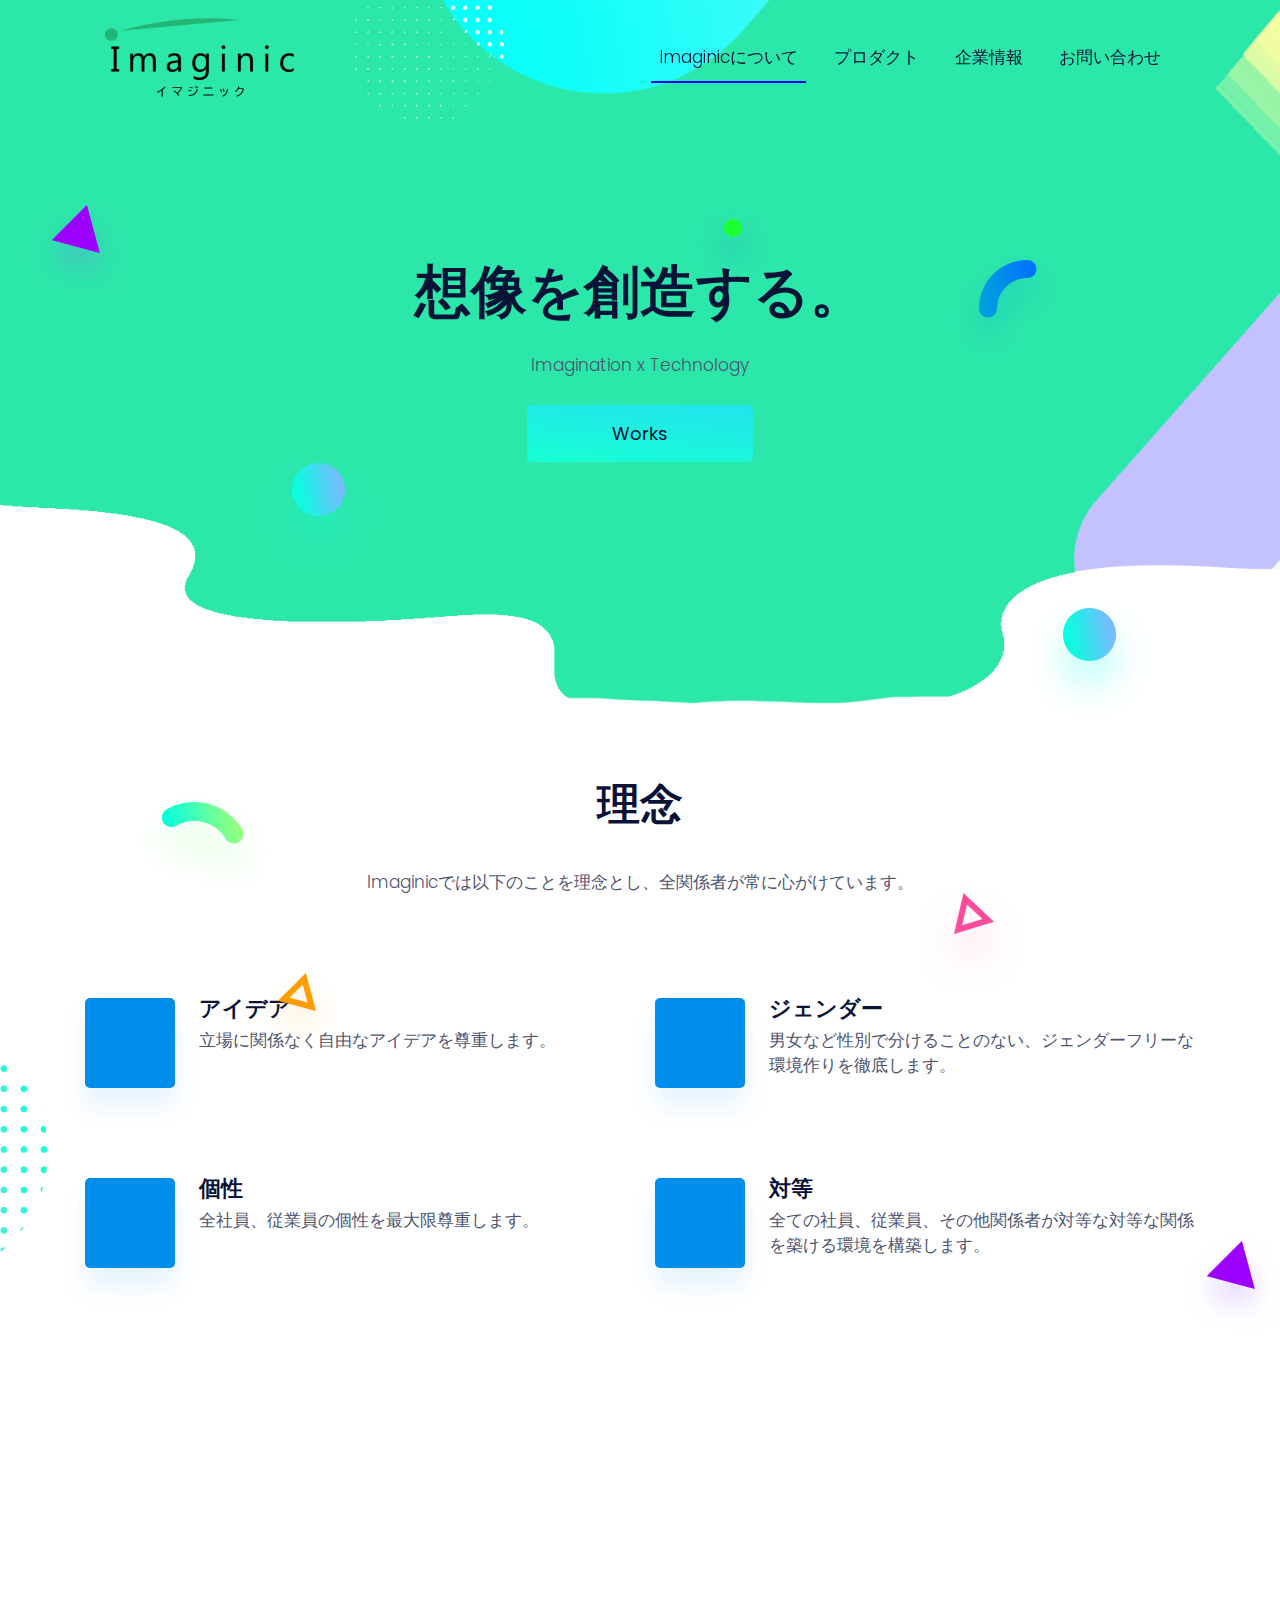
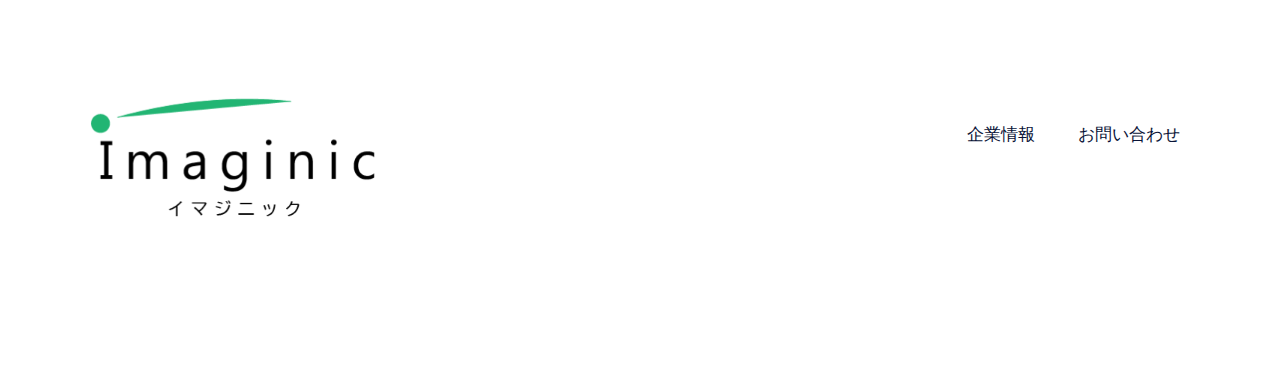
==== commit 5390d6de: "feat: navbarにおいて現在見ているページのボタンの下に青線を入れた" ====
--- a/index.html
+++ b/index.html
@@ -39,7 +39,7 @@
       <div class="collapse navbar-collapse text-center" id="navbar">
         <ul class="navbar-nav ml-auto">
           <li class="nav-item">
-            <a class="nav-link" href="/">ホーム</a>
+            <a class="nav-link underline-link" href="/">Imaginicについて</a>
           </li>
           <li class="nav-item">
             <a class="nav-link" href="/works">プロダクト</a>
--- a/css/style.css
+++ b/css/style.css
@@ -1359,4 +1359,8 @@
 
 .img-fluid{
   max-width: 300px !important;
+}
+
+.underline-link {
+  border-bottom: 2px solid blue; /* 下線の太さと色を指定 */
 }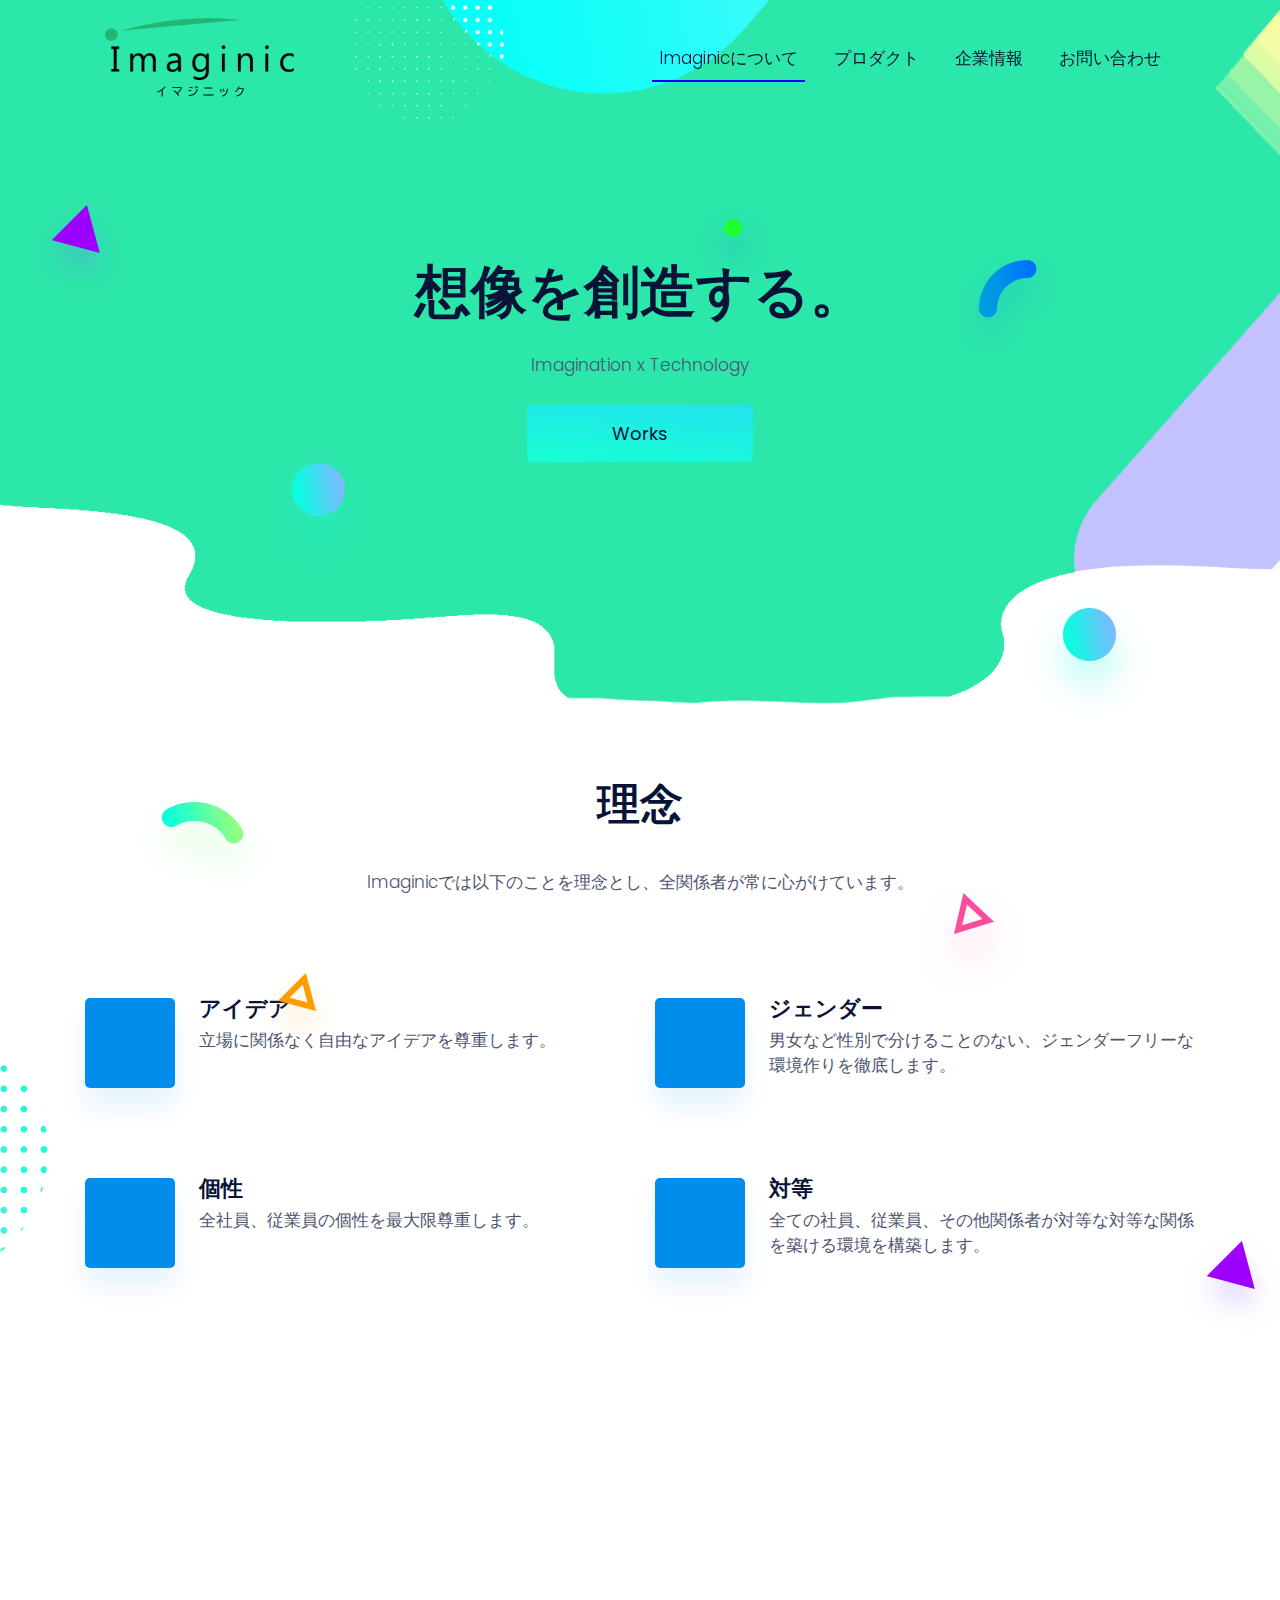
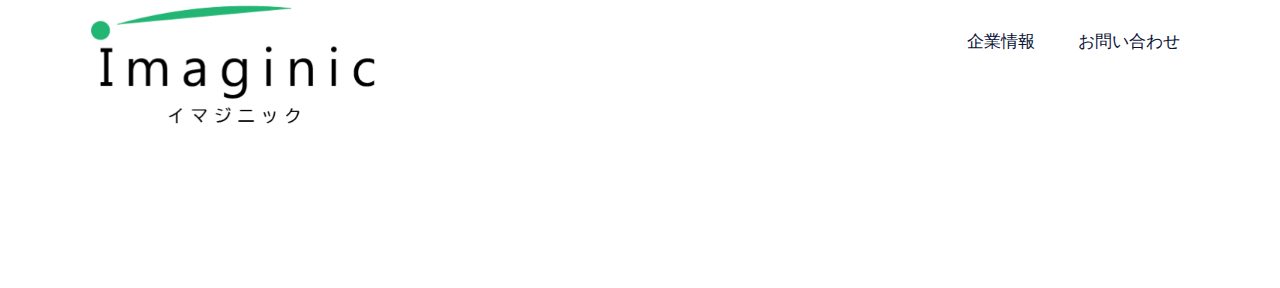
==== commit a5060241: "refactor: 不要だと思われる空白を削除" ====
--- a/index.html
+++ b/index.html
@@ -42,7 +42,7 @@
             <a class="nav-link underline-link" href="/">Imaginicについて</a>
           </li>
           <li class="nav-item">
-            <a class="nav-link" href="/works">プロダクト</a>
+            <a class="nav-link" href="/products">プロダクト</a>
           </li>
           <li class="nav-item">
             <a class="nav-link" href="/corporate">企業情報</a>
@@ -144,8 +144,6 @@
   <img class="feature-bg-2 left-right-animation" src="images/background-shape/feature-bg-2.png" alt="bg-shape">
 </section>
 
-<br><br><br>
-
 <!-- footer -->
 <footer class="footer-section footer">
   <div class="container">
--- a/css/style.css
+++ b/css/style.css
@@ -398,6 +398,7 @@
 
 .navbar-light .navbar-nav .nav-link {
   color: #091337;
+  border-radius: 5px;
 }
 
 .navigation {
@@ -431,6 +432,10 @@
   .nav-item {
     padding: 0;
   }
+}
+
+.nav-link:hover {
+  background-color: lightcyan; /* ボタンの背景色を薄い灰色に設定 */
 }
 
 .hero-section {
@@ -1362,5 +1367,14 @@
 }
 
 .underline-link {
+  position: relative;
+}
+
+.underline-link::after {
+  content: "";
+  position: absolute;
+  left: 1px; /* 左端から1pxオフセット */
+  right: 1px; /* 右端から1pxオフセット */
+  bottom: 0;
   border-bottom: 2px solid blue; /* 下線の太さと色を指定 */
 }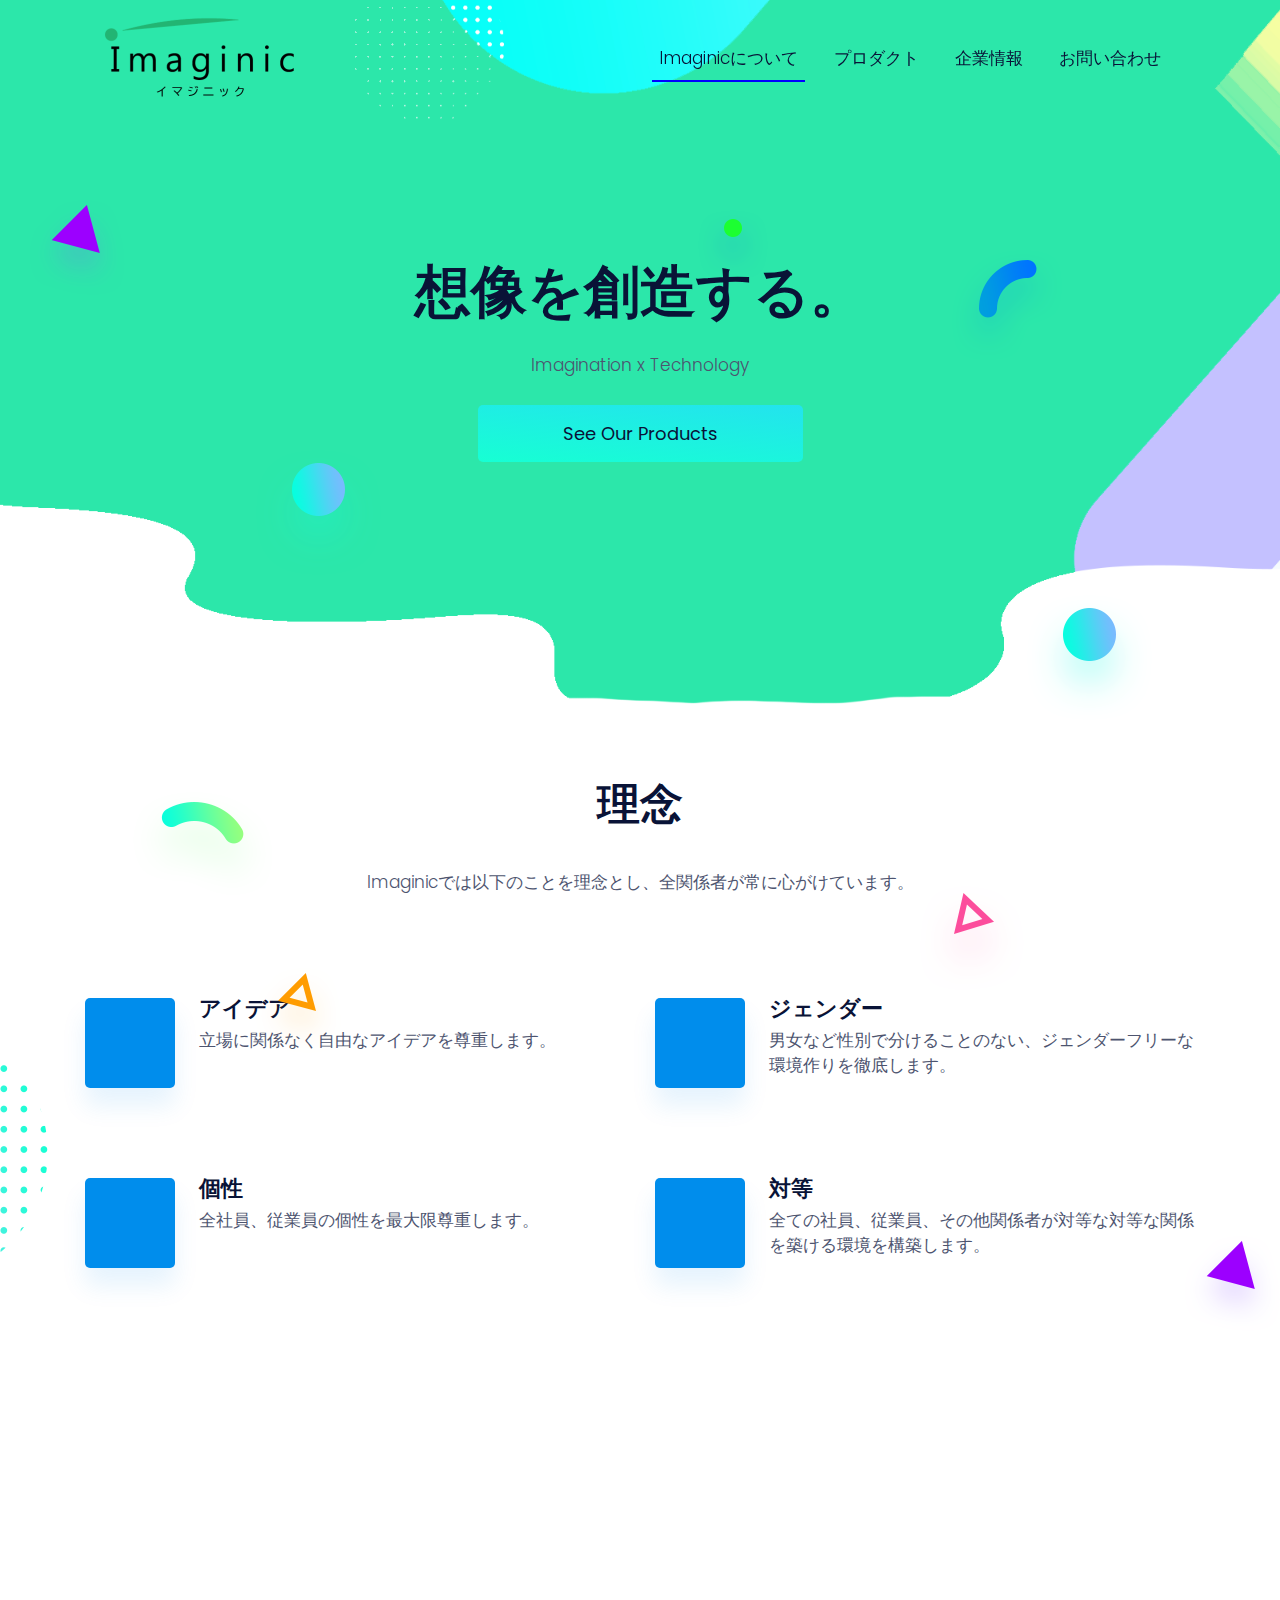
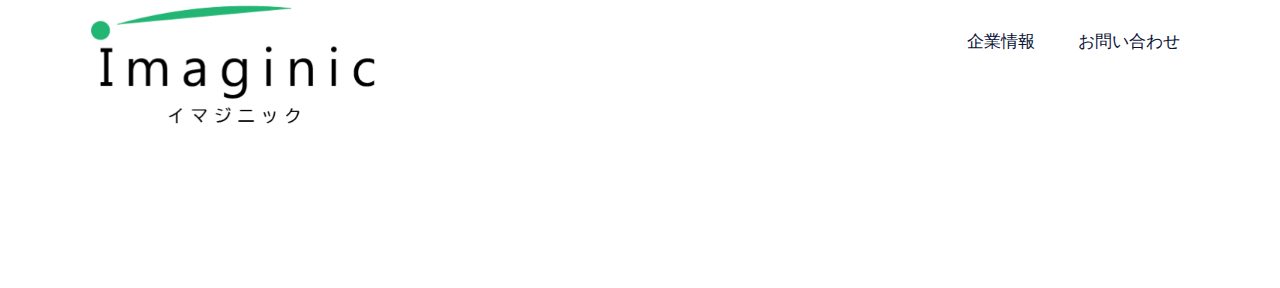
==== commit 918e8df0: "text: changed the text" ====
--- a/index.html
+++ b/index.html
@@ -63,7 +63,7 @@
       <div class="col-lg-12 text-center zindex-1">
         <h1 class="mb-3">想像を創造する。</h1>
         <p class="mb-4">Imagination x Technology</p>
-        <a href="#works" class="btn btn-secondary btn-lg">Works</a>
+        <a href="/products" class="btn btn-secondary btn-lg">See Our Products</a>
 
       </div>
     </div>
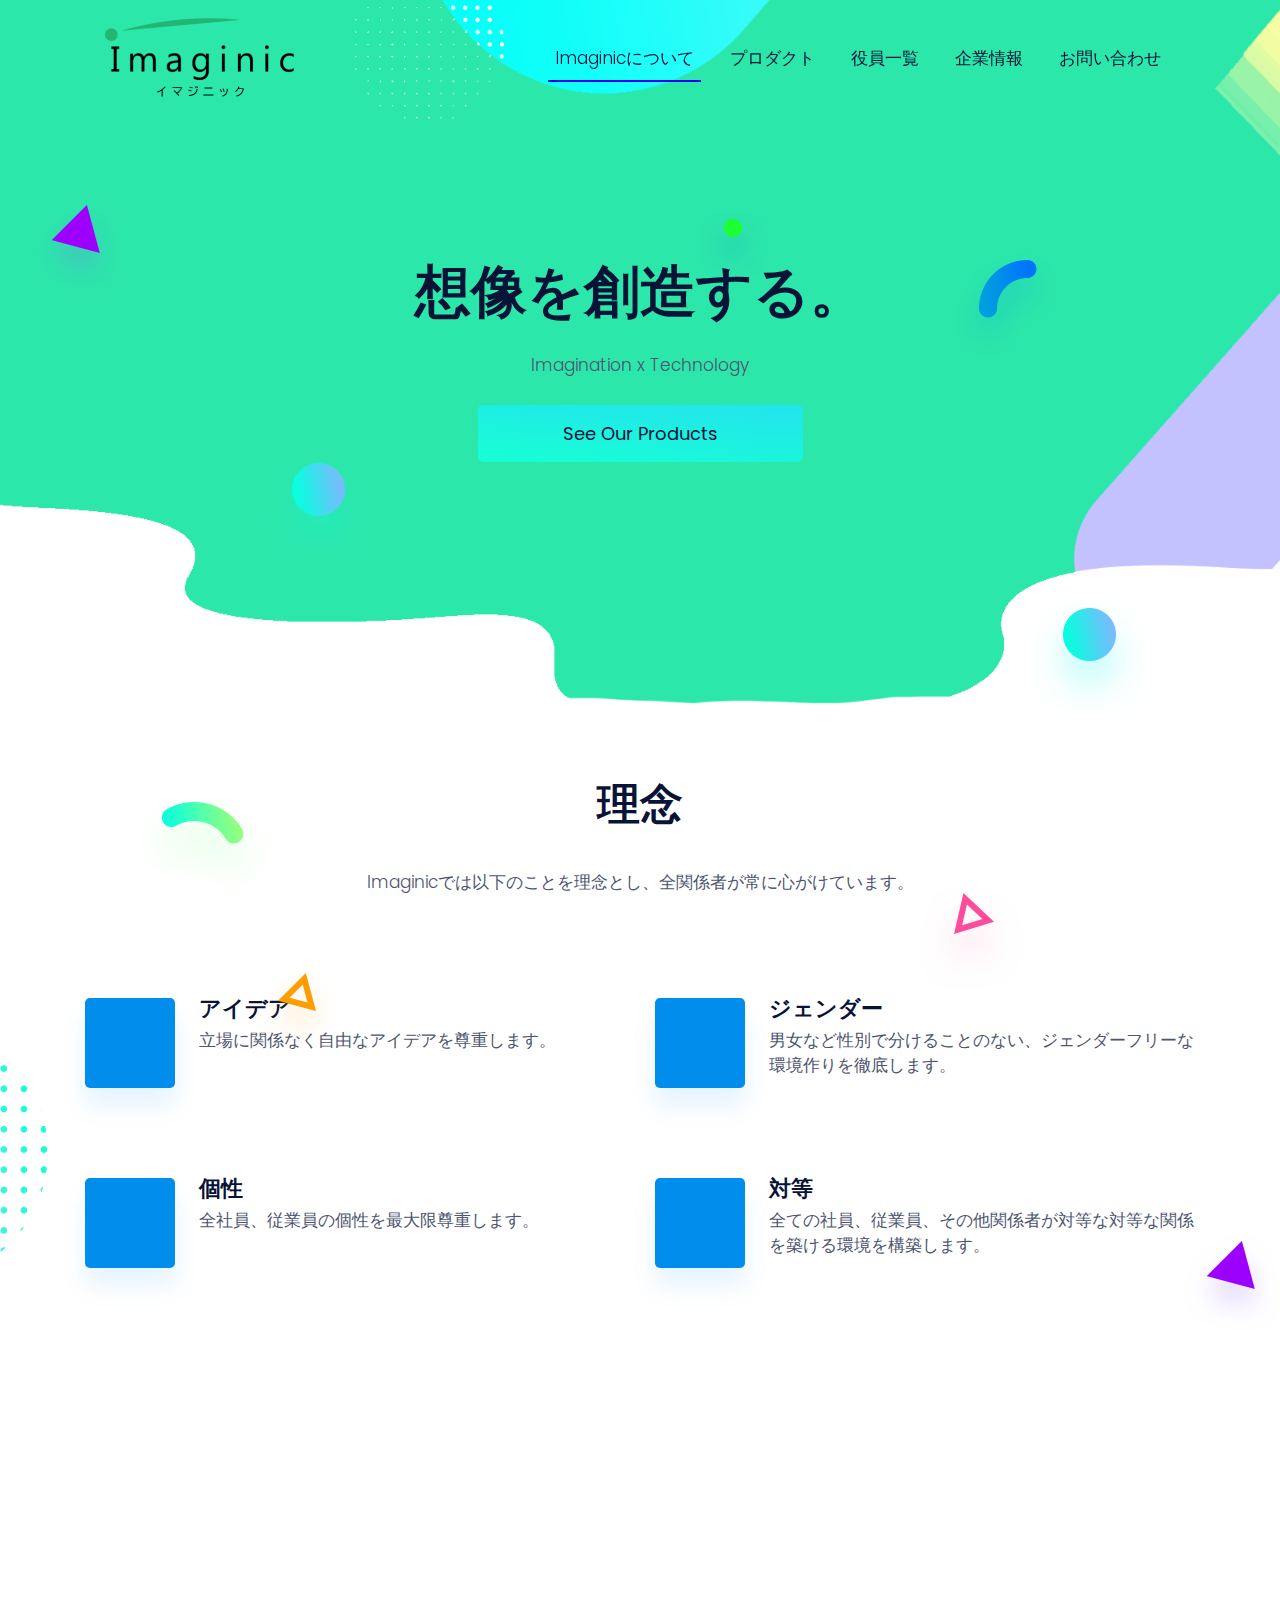
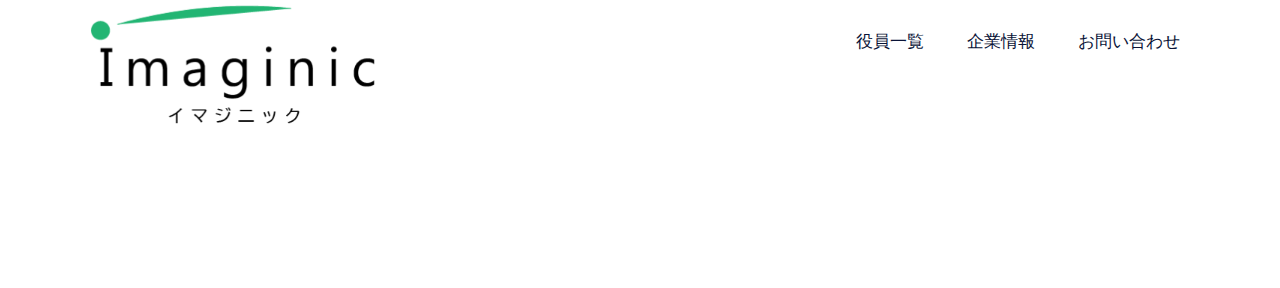
==== commit 715f88b9: "feat: navigationに役員一覧を追加" ====
--- a/index.html
+++ b/index.html
@@ -43,6 +43,9 @@
           </li>
           <li class="nav-item">
             <a class="nav-link" href="/products">プロダクト</a>
+          </li>
+          <li class="nav-item">
+            <a class="nav-link" href="/workers">役員一覧</a>
           </li>
           <li class="nav-item">
             <a class="nav-link" href="/corporate">企業情報</a>
@@ -157,6 +160,7 @@
       <!-- footer menu -->
       <nav class="col-lg-8 align-self-center mb-5">
         <ul class="list-inline text-lg-right text-center footer-menu">
+          <li class="list-inline-item"><a class="page-scroll" href="/workers">役員一覧</a></li>
           <li class="list-inline-item"><a class="page-scroll" href="/corporate">企業情報</a></li>
           <li class="list-inline-item"><a href="/contact">お問い合わせ</a></li>
         </ul>
--- a/css/style.css
+++ b/css/style.css
@@ -1377,4 +1377,16 @@
   right: 1px; /* 右端から1pxオフセット */
   bottom: 0;
   border-bottom: 2px solid blue; /* 下線の太さと色を指定 */
+}
+
+.workers-icons {
+  width: 80px; /* アイコンの幅を50pxに設定 */
+  height: auto; /* 高さは自動的に調整 */
+}
+
+.notfound-icon {
+  width: 300px;
+  height: auto;
+  margin-top: 150px;
+  margin-bottom: -180px;
 }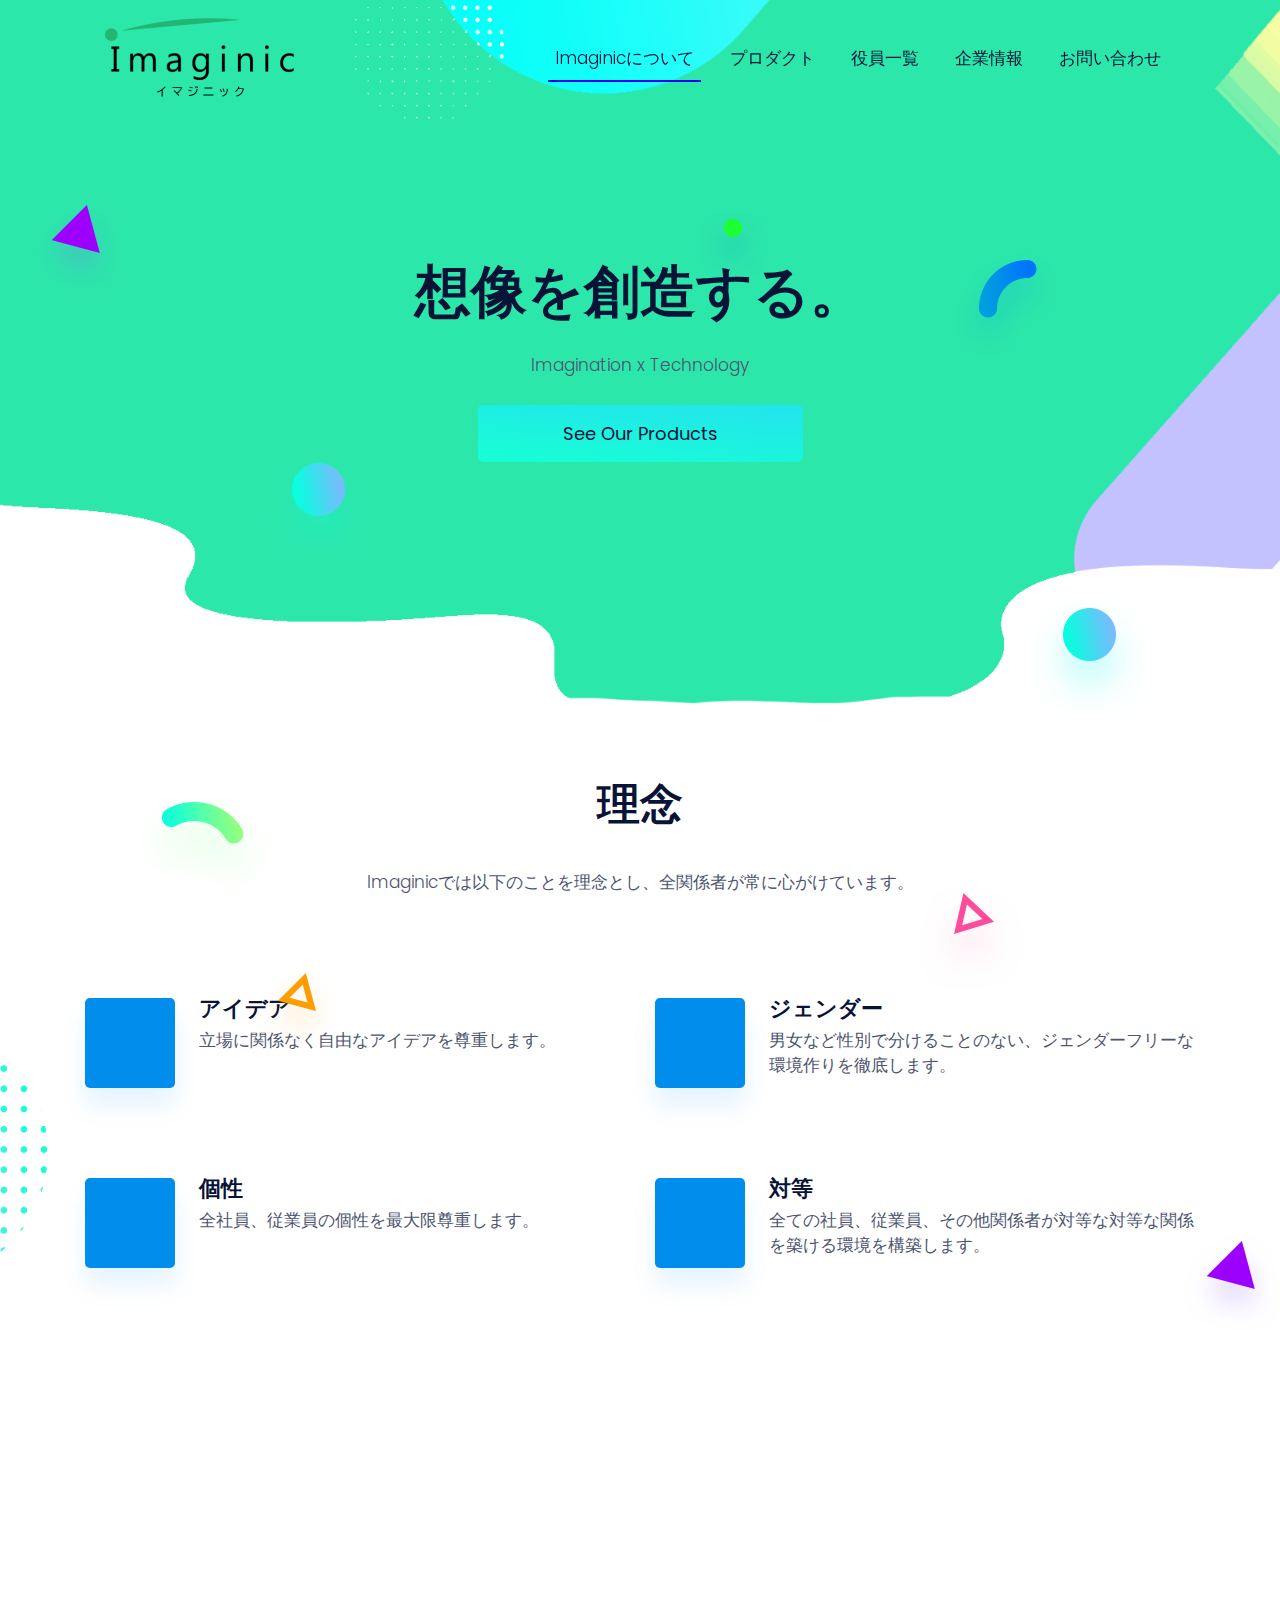
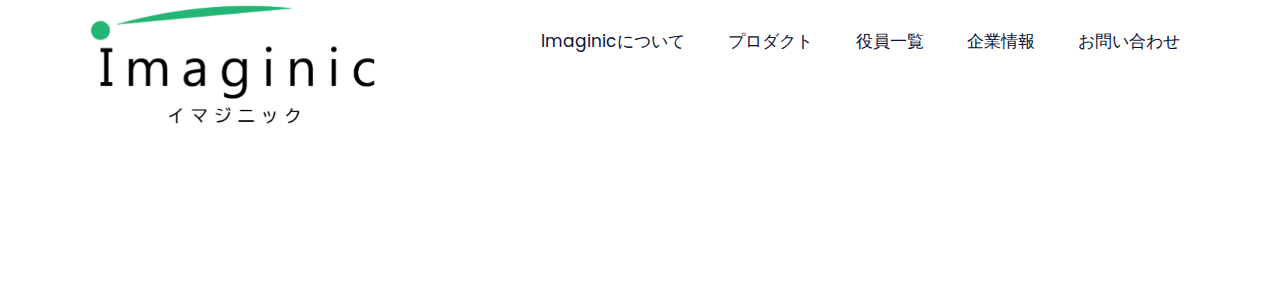
==== commit 4ca7ac96: "fix footer" ====
--- a/index.html
+++ b/index.html
@@ -160,6 +160,8 @@
       <!-- footer menu -->
       <nav class="col-lg-8 align-self-center mb-5">
         <ul class="list-inline text-lg-right text-center footer-menu">
+          <li class="list-inline-item"><a class="page-scroll" href="/index.html">Imaginicについて</a></li>
+          <li class="list-inline-item"><a class="page-scroll" href="/products">プロダクト</a></li>
           <li class="list-inline-item"><a class="page-scroll" href="/workers">役員一覧</a></li>
           <li class="list-inline-item"><a class="page-scroll" href="/corporate">企業情報</a></li>
           <li class="list-inline-item"><a href="/contact">お問い合わせ</a></li>
@@ -169,7 +171,10 @@
       <nav class="col-12">
         <ul class="list-inline text-lg-right text-center social-icon">
           <li class="list-inline-item">
-            <a class="black" href="https://github.com/imaginic"><i class="fab fa-github"></i></a>
+            <a class="black" href="https://github.com/imaginic"><i class="fab fa-github large-icon"></i></a>
+          </li>
+          <li class="list-inline-item">
+            <a class="black" href="https://twitter.com/imaginic_japan"><i class="fab fa-twitter large-icon"></i></a>
           </li>
         </ul>
       </nav>
--- a/css/style.css
+++ b/css/style.css
@@ -1389,4 +1389,40 @@
   height: auto;
   margin-top: 150px;
   margin-bottom: -180px;
+}
+
+.motim-icon {
+  display: block;
+  margin-left: auto;
+  margin-right: auto;
+  margin-bottom: 25px;
+  width: 100%;
+}
+
+.igc-icon {
+  display: block;
+  margin-left: auto;
+  margin-right: auto;
+  margin-top: -100px;
+  margin-bottom: -100px;
+  width: 100%;
+}
+
+.large-icon {
+  font-size: 2em;
+}
+
+.table-bordered {
+  border: 2px solid #ddd;
+  padding: 20px; 
+}
+.table-bordered th,
+.table-bordered td {
+  border: 2px solid #ddd;
+  padding: 20px;
+}
+
+.centered-table {
+  margin-left: auto;
+  margin-right: auto;
 }